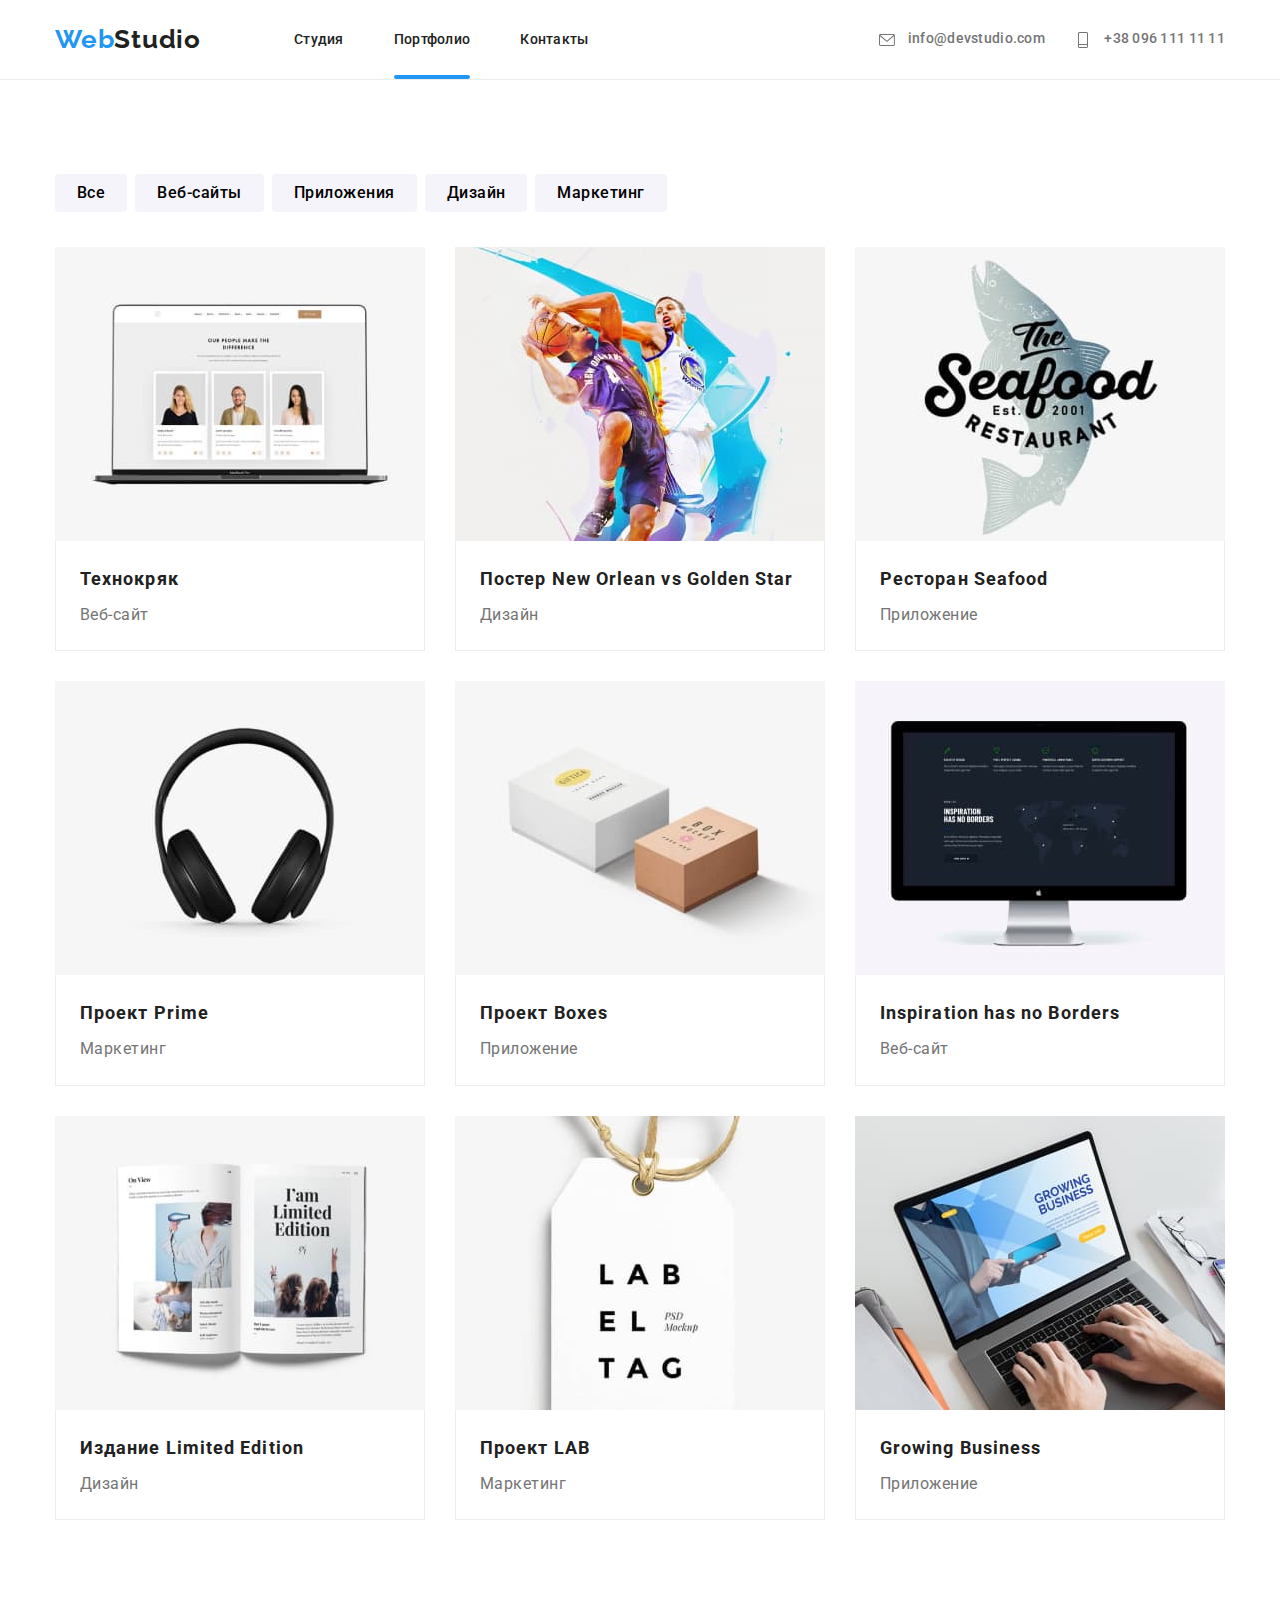
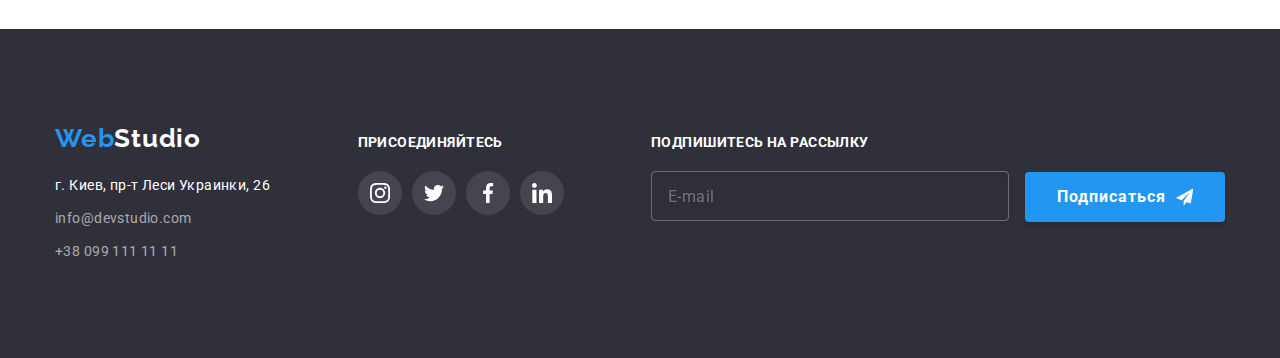
==== portfolio.html @ fda8f85c "Initial commit" ====
<!DOCTYPE html>
<html lang="ru">
  <head>
    <meta charset="UTF-8" />
    <meta http-equiv="X-UA-Compatible" content="IE=edge" />
    <meta name="viewport" content="width=device-width, initial-scale=1.0" />
    <link
      rel="stylesheet"
      href="https://cdnjs.cloudflare.com/ajax/libs/modern-normalize/1.1.0/modern-normalize.css"
    />
    <link rel="stylesheet" href="./css/main.min.css" />
    <title>WebStudio - Портфолио</title>
  </head>
  <body>
    <header class="header">
      <div class="container header__flex-wrapper">
        <a class="link studio-logo" href="./index.html">
          <span>Web</span><span class="studio-logo__second-part--black">Studio</span>
        </a>

        <button class="menu-toggle menu-toggle__open js-open-menu">
          <svg class="icon menu-toggle__open-icon">
            <use href="./images/icons.svg#icon-habmurger-menu"></use>
          </svg>
        </button>

        <div class="menu-container js-menu-container" id="menu-container" data-menu>
          <button class="menu-toggle menu-toggle__close js-close-menu">
            <svg class="icon menu-toggle__close-icon">
              <use href="./images/icons.svg#icon-close-menu"></use>
            </svg>
          </button>

          <nav>
            <ul class="header__submenu header-nav">
              <li class="header-nav__item">
                <a class="link" href="./index.html">Студия</a>
              </li>
              <li class="header-nav__item">
                <a class="link current" href="./portfolio.html">Портфолио</a>
              </li>
              <li class="header-nav__item">
                <a class="link" href="#footer">Контакты</a>
              </li>
            </ul>
          </nav>

          <ul class="header__submenu header-contacts">
            <li class="header-contacts__item">
              <a class="link" href="mailto:info@devstudio.com">
                <svg class="icon header-contacts__icon">
                  <use href="./images/icons.svg#icon-email"></use>
                </svg>
                info@devstudio.com
              </a>
            </li>
            <li class="header-contacts__item">
              <a class="link" href="tel:+380961111111">
                <svg class="icon header-contacts__icon">
                  <use href="./images/icons.svg#icon-phone"></use>
                </svg>
                +38 096 111 11 11
              </a>
            </li>
          </ul>
        </div>
      </div>
    </header>

    <main>
      <section id="portfolio" class="portfolio-section">
        <div class="container">
          <h2 hidden>Наши работы</h2>

          <ul class="product-filter">
            <li class="product-filter__item"><button class="product-filter__button" type="button">Все</button></li>
            <li class="product-filter__item"><button class="product-filter__button" type="button">Веб-сайты</button></li>
            <li class="product-filter__item"><button class="product-filter__button" type="button">Приложения</button></li>
            <li class="product-filter__item"><button class="product-filter__button" type="button">Дизайн</button></li>
            <li class="product-filter__item"><button class="product-filter__button" type="button">Маркетинг</button></li>
          </ul>

          <ul class="list cards-set">
            <li class="product-card">
                  <div class="product-card__img-thumb">
                    <img class="product-card__img" src="./images/img-portfolio-1.jpg" alt="Открытый на ноутбуке сайт" />
                    <div class="product-card__img-caption-over">Ресурс предлагает комплексные предложения с разным уровнем функционала и сервисов. Все это позволит посетителю получить исчерпывающие сведения о компании или частном лице.</div>
                  </div>    
                  <div class="product-card__text">
                  <p class="product-card__title">Технокряк</p>
                  <span class="product-card__caption">Веб-сайт</span>
            </li>

            <li class="product-card">
                  <div class="product-card__img-thumb">
                    <img class="product-card__img" src="./images/img-portfolio-2.jpg" alt="Постер: игра в баскетбол" />
                    <div class="product-card__img-caption-over">Ресурс предлагает комплексные предложения с разным уровнем функционала и сервисов. Все это позволит посетителю получить исчерпывающие сведения о компании или частном лице.</div>
                  </div>
                  <div class="product-card__text">
                  <p class="product-card__title">Постер New Orlean vs Golden Star</p>
                  <span class="product-card__caption">Дизайн</span>
            </li>

            <li class="product-card">
                  <div class="product-card__img-thumb">
                    <img class="product-card__img" src="./images/img-portfolio-3.jpg" alt="Логотип ресторана Seafood" />
                    <div class="product-card__img-caption-over">Ресурс предлагает комплексные предложения с разным уровнем функционала и сервисов. Все это позволит посетителю получить исчерпывающие сведения о компании или частном лице.</div>
                  </div>
                  <div class="product-card__text">
                  <p class="product-card__title">Ресторан Seafood</p>
                  <span class="product-card__caption">Приложение</span>
            </li>

            <li class="product-card">
                <div class="product-card__img-thumb">
                  <img class="product-card__img" src="./images/img-portfolio-4.jpg" alt="Наушники" />
                  <div class="product-card__img-caption-over">Ресурс предлагает комплексные предложения с разным уровнем функционала и сервисов. Все это позволит посетителю получить исчерпывающие сведения о компании или частном лице.</div>
                </div>    
                <div class="product-card__text">
                <p class="product-card__title">Проект Prime</p>
                <span class="product-card__caption">Маркетинг</span>
            </li>

            <li class="product-card">
                <div class="product-card__img-thumb">
                  <img class="product-card__img" src="./images/img-portfolio-5.jpg" alt="Две коробки разных размеров" />
                  <div class="product-card__img-caption-over">Ресурс предлагает комплексные предложения с разным уровнем функционала и сервисов. Все это позволит посетителю получить исчерпывающие сведения о компании или частном лице.</div>
                </div>    
                <div class="product-card__text">
                <p class="product-card__title">Проект Boxes</p>
                <span class="product-card__caption">Приложение</span>
            </li>

          <li class="product-card">
                <div class="product-card__img-thumb">
                  <img
                    class="product-card__img" src="./images/img-portfolio-6.jpg"
                    alt="Сайт Inspiration has no borders на мониторе"
                  />
                  <div class="product-card__img-caption-over">Ресурс предлагает комплексные предложения с разным уровнем функционала и сервисов. Все это позволит посетителю получить исчерпывающие сведения о компании или частном лице.</div>
                </div>
                <div class="product-card__text">
                <p class="product-card__title">Inspiration has no Borders</p>
                <span class="product-card__caption">Веб-сайт</span>
          </li>

          <li class="product-card">
                <div class="product-card__img-thumb">
                  <img class="product-card__img" src="./images/img-portfolio-7.jpg" alt="Разворот печатного издания" />
                  <div class="product-card__img-caption-over">Ресурс предлагает комплексные предложения с разным уровнем функционала и сервисов. Все это позволит посетителю получить исчерпывающие сведения о компании или частном лице.</div>
                </div>    
                <div class="product-card__text">
                <p class="product-card__title">Издание Limited Edition</p>
                <span class="product-card__caption">Дизайн</span>
          </li>

          <li class="product-card">
              <div class="product-card__img-thumb">
                <img
                  class="product-card__img" src="./images/img-portfolio-8.jpg"
                  alt="Картонная бирка с декоративной веревкой"
                />
                <div class="product-card__img-caption-over">Ресурс предлагает комплексные предложения с разным уровнем функционала и сервисов. Все это позволит посетителю получить исчерпывающие сведения о компании или частном лице.</div>
              </div>  
              <div class="product-card__text">
              <p class="product-card__title">Проект LAB</p>
              <span class="product-card__caption">Маркетинг</span>
          </li>

          <li class="product-card">
                <div class="product-card__img-thumb">
                  <img
                      class="product-card__img" src="./images/img-portfolio-9.jpg"
                    alt="Приложение Growing Business, открытое на ноутбуке"
                  />
                  <div class="product-card__img-caption-over">Ресурс предлагает комплексные предложения с разным уровнем функционала и сервисов. Все это позволит посетителю получить исчерпывающие сведения о компании или частном лице.</div>
                </div> 
                <div class="product-card__text">
                <p class="product-card__title">Growing Business</p>
                <span class="product-card__caption">Приложение</span>
            </li>
          </ul>
        </div>
      </section>
    </main>

    <footer id="footer">
      <div class="container footer__flex-wrapper">
        <div class="footer__subsection">
          <a class="studio-logo link" href="./index.html">
            <span>Web</span><span class="studio-logo__second-part--white">Studio</span>
          </a>
          <address>
            <ul class="footer-contacts">
              <li class="footer-contacts__item">
                <a class="link" href="https://goo.gl/maps/Uex1Hu8hUSsigpkb6"
                  >г. Киев, пр-т Леси Украинки, 26</a
                >
              </li>
              <li class="footer-contacts__item">
                <a class="footer-contacts__link" href="mailto:info@devstudio.com"
                  >info@devstudio.com</a
                >
              </li>
              <li class="footer-contacts__item">
                <a class="footer-contacts__link" href="tel:+380991111111">+38 099 111 11 11</a>
              </li>
            </ul>
          </address>
        </div>
        <div class="footer__social-links footer__subsection">
          <h3 class="footer__subtitle">Присоединяйтесь</h3>
          <ul class="social-media">
            <li class="social-media__icon-wrapper">
              <a class="social-media__link--dark" href="#">
                <svg class="social-media__icon">
                  <use href="./images/icons.svg#icon-social-instagram"></use>
                </svg>
              </a>
            </li>
            <li class="social-media__icon-wrapper">
              <a class="social-media__link--dark" href="#">
                <svg class="social-media__icon">
                  <use href="./images/icons.svg#icon-social-twitter"></use>
                </svg>
              </a>
            </li>
            <li class="social-media__icon-wrapper">
              <a class="social-media__link--dark" href="#">
                <svg class="social-media__icon">
                  <use href="./images/icons.svg#icon-social-facebook"></use>
                </svg>
              </a>
            </li>
            <li class="social-media__icon-wrapper">
              <a class="social-media__link--dark" href="#">
                <svg class="social-media__icon">
                  <use href="./images/icons.svg#icon-social-linkedin"></use>
                </svg>
              </a>
            </li>
          </ul>
        </div>

        <div class="footer__subscribe-form footer__subsection">
          <h3 class="footer__subtitle">Подпишитесь на рассылку</h3>
          <label hidden>E-mail</label>
          <form>
            <input
              class="subscribe-form__input"
              type="email"
              name="subscribe"
              placeholder="E-mail"
            />
            <button class="button subscribe-form__button" type="submit">
              Подписаться
              <svg class="subscribe-form__icon">
                <use href="./images/icons.svg#icon-send"></use>
              </svg>
            </button>
          </form>
        </div>
      </div>
    </footer>
    
    <script src="./js/mobile-menu.js"></script>
    <script src="./js/modal.js"></script>
  </body>
</html>
---- css/main.min.css ----
@import"https://fonts.googleapis.com/css2?family=Raleway:wght@700&family=Roboto:wght@400;500;700;900&display=swap";:root{--brand-black: #212121;--brand-blue: #2196F3;--dark-blue: #188CE8;--dark-gray: #2F303A;--light-gray: #757575;--icon-gray: #AFB1B8;--light-pink: #ECECEC;--white: #FFFFFF;--transparent-gray: rgba(39, 12, 12, 0.6);--one-more-gray: rgba(255, 255, 255, 0.6)}*,*::after,*::before{box-sizing:inherit}ul{list-style:none;padding-left:0;margin:0}a{text-decoration:none;margin:0;padding:0}img{display:block;max-width:100%;height:auto}address{font-style:normal}h1,h2,h3,h4,h5,h6,p{margin:0}.current{position:relative}.current:after{content:"";position:absolute;bottom:-32px;left:0;width:100%;height:4px;border-radius:50px;border:2px solid var(--brand-blue);background-color:var(--brand-blue)}html{box-sizing:border-box}body{padding-top:60px;margin:0;font-family:"Roboto",sans-serif;font-style:normal;background-color:var(--white);color:var(--brand-black)}@media screen and (min-width: 768px){body{padding-top:80px}}.section,footer,.portfolio-section,.our-customers-section,.our-team-section,.our-work-section,.advantages-section{padding-top:60px;padding-bottom:60px}@media screen and (min-width: 1200px){.section,footer,.portfolio-section,.our-customers-section,.our-team-section,.our-work-section,.advantages-section{padding-top:94px;padding-bottom:94px}}.section__title{margin-bottom:50px;text-align:center;font-weight:700;font-size:28px;line-height:1.17;letter-spacing:.03em}@media screen and (max-width: 1199px){.section__title{margin-bottom:30px}}@media screen and (min-width: 1200px){.section__title{font-size:36px}}.subtitle,.footer__subtitle,.advantages-item__title{font-weight:700;font-size:14px;line-height:1.14;letter-spacing:.03em;text-transform:uppercase}.button{cursor:pointer;width:200px;height:50px;padding:10px 32px;background-color:var(--brand-blue);color:var(--white);border:none;border-radius:4px;box-shadow:0px 4px 4px rgba(0,0,0,.15);font-weight:700;font-size:16px;line-height:1.88;letter-spacing:.06em;white-space:nowrap;transition:background-color 250ms cubic-bezier(0.4, 0, 0.2, 1)}.button:focus,.button:hover{background-color:var(--dark-blue);outline-color:var(--brand-blue)}.link,.footer-contacts__link,.social-media__link,.social-media__link--dark{text-decoration:none;color:inherit;transition:color 250ms cubic-bezier(0.4, 0, 0.2, 1)}.link:active,.footer-contacts__link:active,.social-media__link:active,.social-media__link--dark:active,.link:focus,.footer-contacts__link:focus,.social-media__link:focus,.social-media__link--dark:focus,.link:hover,.footer-contacts__link:hover,.social-media__link:hover,.social-media__link--dark:hover{color:var(--brand-blue);outline:none}.container{max-width:1600px;height:100%;margin:0 auto;padding:0 15px}@media screen and (max-width: 479px){.container{min-width:320px}}@media screen and (min-width: 480px){.container{width:480px}}@media screen and (min-width: 768px){.container{width:768px}}@media screen and (min-width: 1200px){.container{width:1200px}}.social-media{display:flex;flex-direction:row;justify-content:space-between;align-items:center;gap:10px;width:206px;margin:0 auto}.social-media__icon-wrapper{width:44px;height:44px}.social-media__icon{width:20px;height:20px}.social-media__link,.social-media__link--dark{display:block;padding:12px;width:100%;height:100%;border:none;border-radius:50%;fill:var(--icon-gray);transition:background-color 250ms cubic-bezier(0.4, 0, 0.2, 1),fill 250ms cubic-bezier(0.4, 0, 0.2, 1)}.social-media__link:focus,.social-media__link--dark:focus,.social-media__link:hover,.social-media__link--dark:hover{background-color:var(--brand-blue);fill:var(--white)}.social-media__link--dark{background-color:rgba(255,255,255,.1);fill:var(--white);transition:background-color 250ms cubic-bezier(0.4, 0, 0.2, 1)}.social-media__link--dark:focus,.social-media__link--dark:hover{background-color:var(--brand-blue)}.cards-set{display:flex;flex-wrap:wrap}@media screen and (min-width: 768px){.cards-set{margin-top:-30px;margin-left:-15px;margin-right:-15px;align-items:stretch}}.our-team-section .cards-set{gap:30px}.card,.product-card,.team-member-card{font-style:normal;background:var(--white)}.card:hover .img-caption-over,.product-card:hover .img-caption-over,.team-member-card:hover .img-caption-over{transform:translateY(-294px)}.header{position:fixed;top:0;width:100%;height:60px;z-index:5;padding-top:16px;padding-bottom:16px;background-color:var(--white);border-bottom:1px solid var(--light-pink)}@media screen and (min-width: 768px){.header{height:80px}}@media screen and (min-width: 1200px){.header{height:80px}}.header__flex-wrapper{position:relative}@media screen and (min-width: 768px){.header__flex-wrapper{display:flex;flex-direction:row;justify-content:space-between;align-items:center}}.header__submenu{font-weight:500;font-size:14px;line-height:1.14;letter-spacing:.02em}@media screen and (min-width: 768px){.header__submenu{display:flex;flex-direction:row;justify-content:space-between;align-items:center}}.header-social-media{display:none}.studio-logo{margin-top:0;font-family:"Raleway";font-weight:700;font-size:26px;line-height:1.19;letter-spacing:.03em;color:var(--brand-blue)}@media screen and (min-width: 768px)and (max-width: 1199px){.studio-logo{font-size:24px}}.studio-logo__second-part--black{color:var(--brand-black)}.studio-logo__second-part--white{color:var(--white)}.header-nav{margin-left:88px}@media screen and (min-width: 1200px){.header-nav{margin-left:93px}}@media screen and (min-width: 768px){.header-nav__item:not(:last-of-type){margin-right:50px}}.header-contacts:last-of-type{color:var(--light-gray)}@media screen and (min-width: 768px)and (max-width: 1199px){.header-contacts{display:flex;flex-direction:column;justify-content:center;align-items:flex-start;gap:10px;margin-left:82px;font-size:12px}}@media screen and (min-width: 1200px){.header-contacts{margin-left:280px}}@media screen and (min-width: 1200px){.header-contacts__item:first-of-type{margin-right:30px}}.header-contacts__icon{width:16px;height:16px;margin-right:10px;vertical-align:middle;fill:currentColor}@media screen and (min-width: 768px)and (max-width: 1199px){.header-contacts__icon{width:14px;height:14px;margin-right:8px}}.hero-section{max-width:1600px;height:400px;margin-left:auto;margin-right:auto;background-color:var(--dark-gray);background-image:linear-gradient(to right, rgba(47, 48, 58, 0.4), rgba(47, 48, 58, 0.4)),url(../images/img-hero-section-bg.jpg);background-size:cover;background-position:center;background-repeat:no-repeat}@media screen and (min-width: 1200px){.hero-section{height:600px;font-size:44px;line-height:1.36}}.hero-section__flex-wrapper{display:flex;flex-direction:column;justify-content:center;align-items:center}.hero-section__inner{text-align:center}.hero-section__title{margin-bottom:30px;font-weight:900;font-size:26px;line-height:1.62;letter-spacing:.06em;text-transform:uppercase;color:var(--white)}@media screen and (min-width: 768px){.hero-section__title{max-width:696px;font-size:44px;line-height:1.36}}@media screen and (min-width: 1200px){.advantages-section{padding-bottom:0}}@media screen and (min-width: 768px){.advantages-section__flex-wrapper{display:flex;flex-direction:row;justify-content:start;align-items:flex-start;flex-wrap:wrap;margin:-15px}}.advantages-item{width:100%;font-size:14px;line-height:1.71;letter-spacing:.03em;color:var(--light-gray)}@media screen and (max-width: 767px){.advantages-item:not(:last-child){margin-bottom:30px}}@media screen and (max-width: 479px){.advantages-item{width:100%}}@media screen and (max-width: 767px){.advantages-item .advantages-item+.advantages-item{margin-top:30px}}@media screen and (min-width: 480px)and (max-width: 767px){.advantages-item{width:450px}}@media screen and (min-width: 768px)and (max-width: 1199px){.advantages-item{flex-basis:calc(50% - 30px);margin-left:30px;margin-top:30px}}@media screen and (min-width: 1200px){.advantages-item{flex-basis:calc(25% - 30px);margin-left:30px;margin-top:30px}}.advantages-item__icon-wrapper{display:flex;flex-direction:row;justify-content:center;align-items:center;height:120px;margin-bottom:30px;background:#f5f4fa;border:none;border-radius:4px}.advantages-item__icon{width:70px;height:70px}.advantages-item__title{margin-bottom:10px;color:var(--brand-black)}@media screen and (min-width: 768px){.advantages-item__title{text-align:center}}@media screen and (max-width: 1199px){.our-work-section{display:none}}.our-work-section__flex-wrapper{display:flex;flex-direction:row;justify-content:space-between;align-items:center}.our-work-item:not(:last-child){margin-right:30px}.our-work-item__img{width:370px;height:294px}.our-work-item__img-thumb{position:relative}.our-work-item__img-caption-over{position:absolute;bottom:0;padding:27px;width:100%;text-align:center;color:var(--white);background-color:rgba(47,48,58,.8)}.our-work-item__caption{font-size:14px;line-height:16px;letter-spacing:.03em;text-transform:uppercase}.our-team-section{background-color:#f5f4fa}@media screen and (min-width: 768px){.our-team-section .section__title{margin-bottom:60px}}.team-member-card{box-shadow:0px 1px 3px rgba(0,0,0,.12),0px 1px 1px rgba(0,0,0,.14),0px 2px 1px rgba(0,0,0,.2);border-radius:0px 0px 4px 4px;margin:0;text-align:center}@media screen and (max-width: 479px){.team-member-card__img{width:100%}}@media screen and (min-width: 480px){.team-member-card__img{width:450px}}@media screen and (min-width: 768px){.team-member-card__img{width:354px}}@media screen and (min-width: 1200px){.team-member-card__img{width:270px}}.team-member-card__text{padding:30px 32px 30px}.team-member-card__title{margin-bottom:10px;font-weight:500;font-size:16px;line-height:1.19;text-align:center;letter-spacing:.03em}.team-member-card__caption{display:inline-block;margin-bottom:16px;font-size:16px;line-height:1.19;letter-spacing:.03em;color:var(--light-gray)}.our-customers-section__flex-wrapper{display:flex;flex-direction:row;justify-content:center;align-items:center;flex-wrap:wrap;margin-left:-30px;margin-top:-30px}.our-customers__item{height:92px;flex-basis:calc(50% - 30px);margin-left:30px;margin-top:30px}@media screen and (min-width: 768px){.our-customers__item{flex-basis:calc(33.3333333333% - 30px)}}@media screen and (min-width: 1200px){.our-customers__item{flex-basis:calc(16.6666666667% - 30px)}}.our-customers__item .our-customers__item+.our-customers__item{margin-left:30px}.our-customers__link{display:flex;flex-direction:row;justify-content:center;align-items:center;width:100%;height:100%;border:1px solid var(--icon-gray);border-radius:4px;fill:var(--icon-gray)}.our-customers__link:focus,.our-customers__link:hover{border-color:var(--brand-blue);fill:var(--brand-blue);outline-color:var(--brand-blue);transition:fill 250ms cubic-bezier(0.4, 0, 0.2, 1),border-color 250ms cubic-bezier(0.4, 0, 0.2, 1)}.our-customers__icon{width:106px;height:60px}.portfolio-section{background-color:var(--white)}.product-filter{margin-bottom:50px;display:flex;flex-direction:row;justify-content:start;align-items:center;flex-wrap:wrap;row-gap:15px}.product-filter__item:not(:last-of-type){margin-right:8px}.product-filter__button{padding:6px 22px;background:#f5f4fa;border:none;border-radius:4px;font-weight:500;font-size:16px;line-height:1.63;letter-spacing:.03em;white-space:nowrap;transition:background-color 250ms cubic-bezier(0.4, 0, 0.2, 1),color 250ms cubic-bezier(0.4, 0, 0.2, 1),box-shadow 250ms cubic-bezier(0.4, 0, 0.2, 1)}.product-filter__button:hover,.product-filter__button:active,.product-filter__button:focus{background-color:var(--brand-blue);color:var(--white);box-shadow:0px 3px 1px rgba(0,0,0,.1),0px 1px 2px rgba(0,0,0,.08),0px 2px 2px rgba(0,0,0,.12)}.product-card{margin-bottom:30px;transition:box-shadow 250ms cubic-bezier(0.4, 0, 0.2, 1)}@media screen and (max-width: 767px){.product-card:nth-child(2n){margin-right:0}}@media screen and (min-width: 768px){.product-card{display:flex;flex-direction:column;align-items:stretch;width:calc((100% - 60px)/2);margin:15px}}@media screen and (min-width: 1200px){.product-card{width:calc((100% - 90px)/3)}}.product-card:hover{cursor:pointer;box-shadow:0px 1px 1px rgba(0,0,0,.12),0px 4px 4px rgba(0,0,0,.06),1px 4px 6px rgba(0,0,0,.16)}.product-card:hover .product-card__img-caption-over{transform:translateY(-294px)}.product-card__img{max-width:100%;margin:0;padding:0}.product-card__img-thumb{position:relative;overflow:hidden}.product-card__img-caption-over{position:absolute;width:100%;height:100%;padding:24px;color:var(--white);background-color:var(--brand-blue);opacity:.9;font-size:18px;line-height:1.56;letter-spacing:.03em;bottom:-294px;left:0;transition:transform 250ms cubic-bezier(0.4, 0, 0.2, 1)}.product-card__text{padding:20px 24px;border-left:1px solid #eee;border-right:1px solid #eee;border-bottom:1px solid #eee}@media screen and (min-width: 768px){.product-card__text{flex:auto}}.product-card__title{margin-bottom:3px;font-weight:700;font-size:18px;line-height:2;letter-spacing:.06em;color:var(--brand-black)}.product-card__caption{font-size:16px;line-height:1.9;letter-spacing:.03em;color:var(--light-gray)}footer{background:var(--dark-gray)}@media screen and (max-width: 767px){.footer__flex-wrapper{display:flex;flex-direction:column;justify-content:space-between;align-items:center;gap:60px}}@media screen and (min-width: 768px)and (max-width: 1199px){.footer__flex-wrapper{display:flex;flex-direction:row;justify-content:space-around;align-items:center;flex-wrap:wrap;gap:60px}}@media screen and (min-width: 1200px){.footer__flex-wrapper{display:flex;flex-direction:row;justify-content:space-between;align-items:baseline}}.footer__subsection{text-align:center}@media screen and (max-width: 767px){.footer__subsection{width:100%}}@media screen and (min-width: 768px)and (max-width: 1199px){.footer__subsection{width:auto;display:flex;flex-direction:column;justify-content:space-between;align-items:center}}@media screen and (min-width: 1200px){.footer__subsection{width:auto;display:flex;flex-direction:column;justify-content:start;align-items:baseline;text-align:left}}.footer__subtitle{margin-bottom:20px;color:var(--white)}.footer-contacts{font-size:14px;line-height:1.71;letter-spacing:.03em;color:var(--one-more-gray)}.footer-contacts__item:first-of-type{color:var(--white);margin-top:20px}.footer-contacts__item:not(:last-of-type){margin-bottom:9px}.subscribe-form__input{width:100%;height:50px;margin-bottom:20px;padding:15px 16px;font-size:16px;line-height:20px;letter-spacing:.03em;color:var(--one-more-gray);background-color:rgba(0,0,0,0);border:1px solid rgba(255,255,255,.3);filter:drop-shadow(0px 4px 4px rgba(0, 0, 0, 0.15));border-radius:4px}@media screen and (min-width: 768px)and (max-width: 1199px){.subscribe-form__input{display:block;width:450px}}@media screen and (min-width: 1200px){.subscribe-form__input{width:358px;margin-right:12px}}.subscribe-form__button{display:inline-flex;align-items:center}.subscribe-form__icon{width:20px;height:20px;margin-left:10px;fill:var(--white)}.menu-container{display:none;position:absolute;width:100%;height:100vh;z-index:9;background-color:var(--white)}@media screen and (max-width: 767px){.menu-container.is-open{display:block;position:fixed;top:0;left:0;right:0;bottom:0;z-index:9;padding:48px 40px}}@media screen and (min-width: 768px){.menu-container{display:block;position:relative;height:100%;display:flex;flex-direction:row;justify-content:space-between;align-items:center}}@media screen and (min-width: 768px){.menu-container__inner-wrapper{display:flex;flex-direction:row;justify-content:space-between;align-items:center}}.menu-container.is-open .menu-container__inner-wrapper{height:100%;display:flex;flex-direction:column}.menu-container.is-open .menu-container__inner-wrapper .header-nav{margin-left:0;margin-bottom:306px;font-size:40px;line-height:1.18;text-align:left}.menu-container.is-open .menu-container__inner-wrapper .header-nav__item:not(:last-of-type){margin-bottom:32px}.menu-container.is-open .menu-container__inner-wrapper .header-contacts{justify-items:flex-end;display:flex;flex-direction:column-reverse}.menu-container.is-open .menu-container__inner-wrapper .header-contacts__item .header-contacts__icon{display:none}.menu-container.is-open .menu-container__inner-wrapper .header-contacts__item:last-of-type{font-size:34px;line-height:40px;color:var(--brand-blue);margin-bottom:32px}.menu-container.is-open .menu-container__inner-wrapper .header-contacts__item:first-of-type{font-size:24px;line-height:28px;color:var(--light-gray)}.menu-container.is-open .menu-container__inner-wrapper .header-social-media{display:inline-block;margin-top:auto;font-size:18px;line-height:1.22;color:var(--light-gray)}.menu-container.is-open .menu-container__inner-wrapper .header-social-media:not(:last-of-type){margin-right:10px}.menu-container.is-open .menu-container__inner-wrapper .header-social-media .link,.menu-container.is-open .menu-container__inner-wrapper .header-social-media .social-media__link,.menu-container.is-open .menu-container__inner-wrapper .header-social-media .social-media__link--dark,.menu-container.is-open .menu-container__inner-wrapper .header-social-media .footer-contacts__link{color:var(--brand-blue)}.menu-container.is-open .menu-container__inner-wrapper .current:after{display:none}.menu-toggle{position:absolute;border:none;background-color:rgba(0,0,0,0)}.menu-toggle:hover,.menu-toggle:focus{cursor:pointer;fill:var(--brand-blue)}@media screen and (min-width: 768px){.menu-toggle{display:none}}.menu-toggle__open{top:6px;right:15px}.menu-toggle__close{top:20px;right:20px}.menu-toggle__open-icon{width:24px;height:16px}.menu-toggle__close-icon{width:19px;height:19px}.backdrop{position:fixed;z-index:10;top:0;left:0;width:100%;height:100%;background-color:rgba(0,0,0,.2);opacity:1;transition:opacity 250ms cubic-bezier(0.4, 0, 0.2, 1)}.modal{position:absolute;min-width:320px;width:100%;padding:40px;top:50%;left:50%;text-align:center;background-color:var(--white);opacity:1;border-radius:4px;box-shadow:0px 1px 3px rgba(0,0,0,.12),0px 1px 1px rgba(0,0,0,.14),0px 2px 1px rgba(0,0,0,.2);transform:translate(-50%, -50%) scale(1);transition:transform 250ms cubic-bezier(0.4, 0, 0.2, 1)}@media screen and (min-width: 450px)and (max-width: 767px){.modal{width:100%;max-width:450px}}@media screen and (min-width: 768px)and (max-width: 1199px){.modal{width:450px}}@media screen and (min-width: 1200px){.modal{width:528px}}.modal .title{font-weight:700;font-size:20px;line-height:23px;letter-spacing:.03em;text-align:center;text-transform:none;margin-bottom:12px}.modal .fieldset:nth-of-type(-n+3){margin-bottom:10px}.modal .fieldset:nth-of-type(-n+4){text-align:left}.modal input:not([type=checkbox]){width:100%;height:40px;padding-left:40px;border:1px solid rgba(33,33,33,.2);border-radius:4px}.modal label{font-weight:400;font-size:12px;line-height:1.17;letter-spacing:.01em;color:#757575}.modal .field-inner{position:relative;margin-top:4px}.modal .field-inner svg{position:absolute;top:50%;left:15px;transform:translateY(-50%);width:12px;height:12px}.modal textarea{width:100%;height:120px;margin-bottom:20px;padding:12px 16px;resize:none;font-size:14px;line-height:1.39;letter-spacing:.01em;border:1px solid rgba(33,33,33,.2);border-radius:4px}.modal textarea::-moz-placeholder{font-size:14px;line-height:16px;letter-spacing:.01em;color:rgba(117,117,117,.5)}.modal textarea:-ms-input-placeholder{font-size:14px;line-height:16px;letter-spacing:.01em;color:rgba(117,117,117,.5)}.modal textarea::placeholder{font-size:14px;line-height:16px;letter-spacing:.01em;color:rgba(117,117,117,.5)}.modal label[for=accept]{font-size:12px;line-height:1.71;letter-spacing:.03em}@media screen and (min-width: 1200px){.modal label[for=accept]{font-size:14px}}.modal input,.modal textarea{outline:none}.modal input:focus,.modal textarea:focus{border-color:var(--brand-blue)}.modal input:focus+svg,.modal textarea:focus+svg{fill:var(--brand-blue)}.modal button{margin-top:20px}.modal .checkbox{display:flex;justify-content:center;align-items:center;margin:0}.checkbox label{margin:0}.checkbox-control{width:16px;height:15px;margin-right:7px}.checkbox-input{-webkit-appearance:none;-moz-appearance:none;appearance:none}.checkbox-icon{width:16px;height:15px;stroke:rgba(0,0,0,0);stroke-width:.2;fill:rgba(0,0,0,0);border:2px solid #212121;border-radius:2px}.checkbox-input:checked+.checkbox-icon{width:100%;height:100%;stroke:var(--white);stroke-width:.2;fill:var(--white);background-color:var(--brand-blue);border:2px solid var(--brand-blue)}.modal .link,.modal .social-media__link,.modal .social-media__link--dark,.modal .footer-contacts__link{color:var(--brand-blue);text-decoration:underline}.btn-close-modal{position:absolute;top:-12px;right:8px;padding:0;width:30px;height:30px;border:1px solid rgba(0,0,0,.1);border-radius:50%;background-color:rgba(0,0,0,0);transition:fill 250ms cubic-bezier(0.4, 0, 0.2, 1)}.btn-close-modal:hover{fill:var(--brand-blue)}.btn-close-modal .icon{width:11px;height:11px}.backdrop.is-hidden{opacity:0;pointer-events:none}.backdrop.is-hidden .modal{transform:translate(-50%, -50%) scale(0.5)}/*# sourceMappingURL=main.min.css.map */
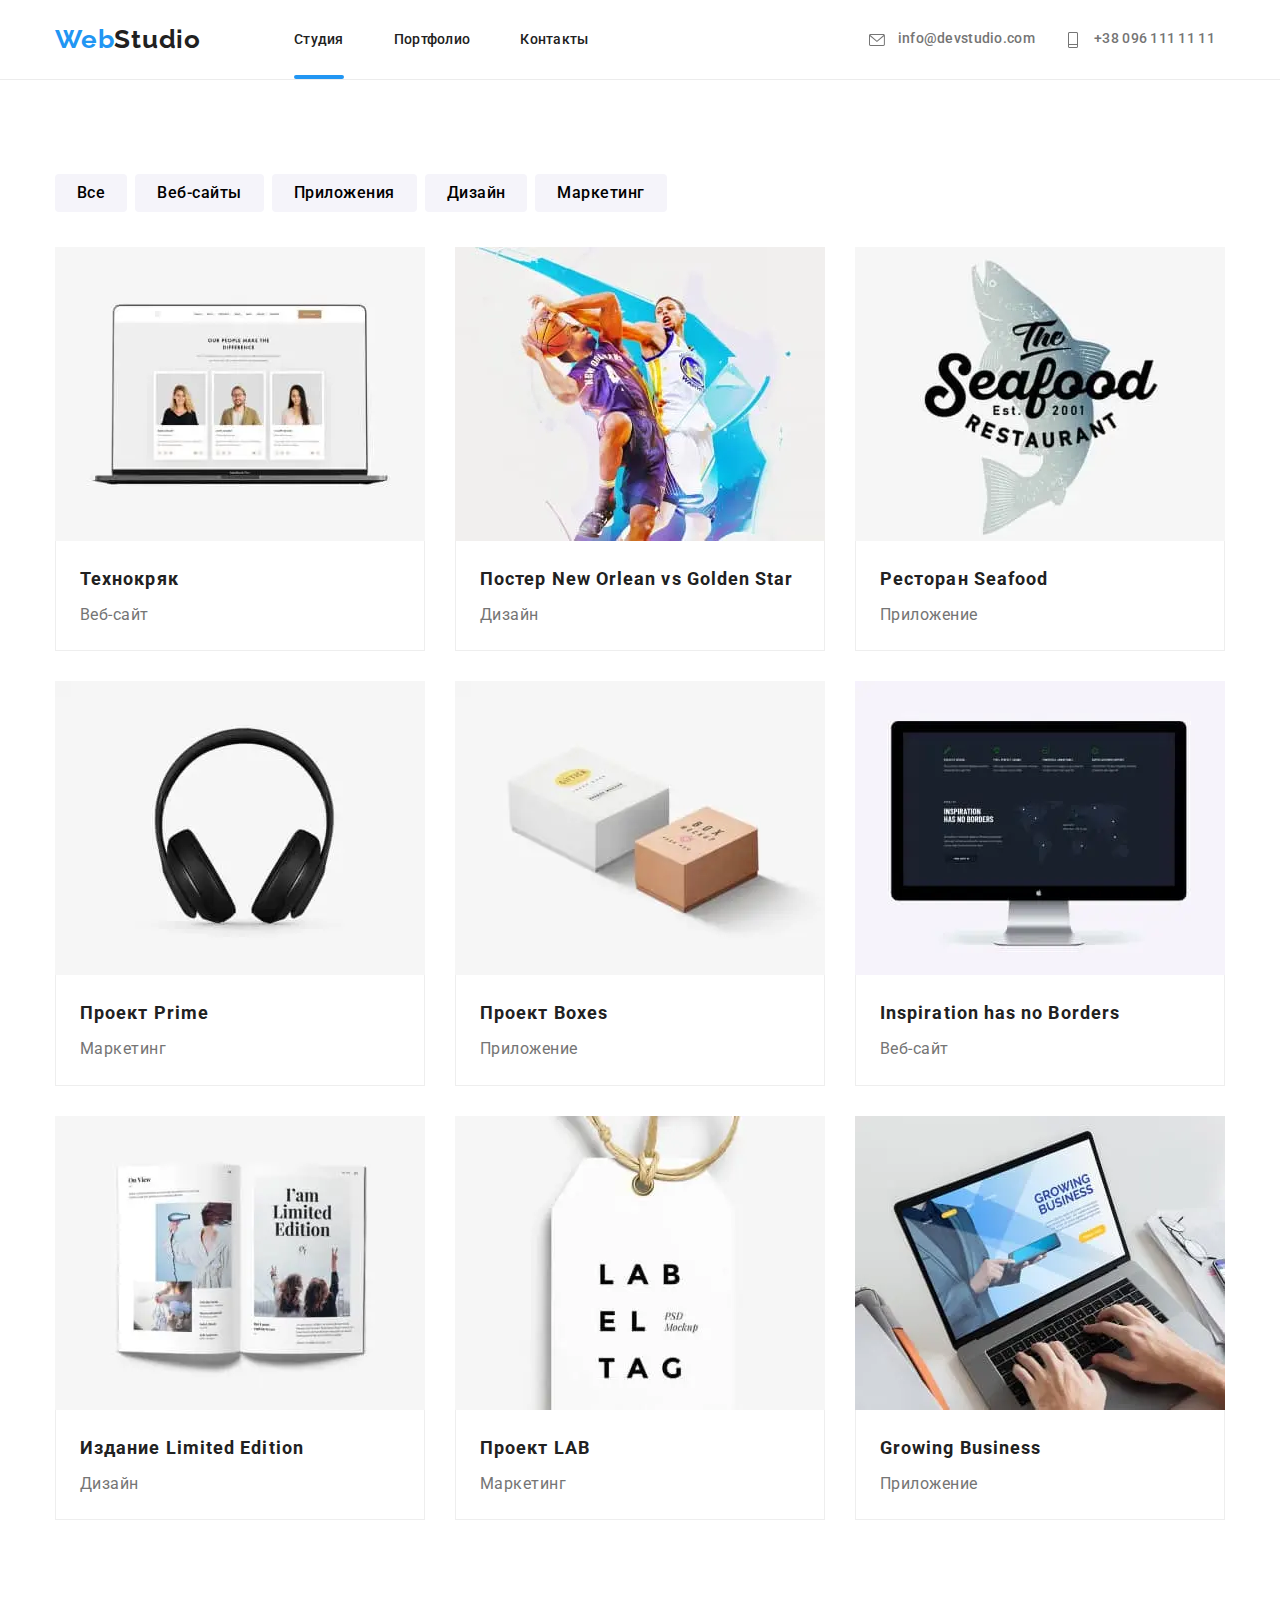
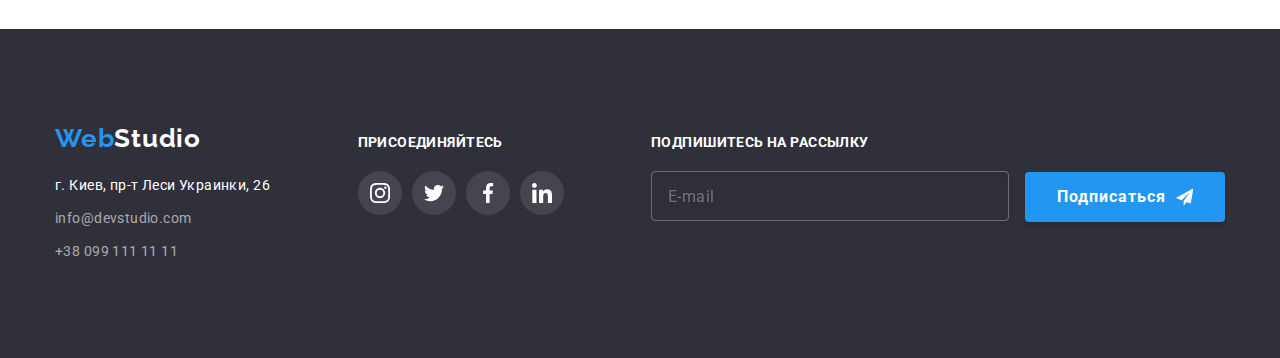
==== commit a2cb0a7f: "responsive images added" ====
--- a/portfolio.html
+++ b/portfolio.html
@@ -25,44 +25,56 @@
         </button>
 
         <div class="menu-container js-menu-container" id="menu-container" data-menu>
-          <button class="menu-toggle menu-toggle__close js-close-menu">
-            <svg class="icon menu-toggle__close-icon">
-              <use href="./images/icons.svg#icon-close-menu"></use>
-            </svg>
-          </button>
-
-          <nav>
-            <ul class="header__submenu header-nav">
-              <li class="header-nav__item">
-                <a class="link" href="./index.html">Студия</a>
+          <div class="menu-container__inner-wrapper">
+            <button class="menu-toggle menu-toggle__close js-close-menu">
+              <svg class="icon menu-toggle__close-icon">
+                <use href="./images/icons.svg#icon-close-menu"></use>
+              </svg>
+            </button>
+
+            <nav>
+              <ul class="header__submenu header-nav">
+                <li class="header-nav__item">
+                  <a class="link current" href="./index.html">Студия</a>
+                </li>
+                <li class="header-nav__item">
+                  <a class="link" href="./portfolio.html">Портфолио</a>
+                </li>
+                <li class="header-nav__item">
+                  <a class="link" href="#footer">Контакты</a>
+                </li>
+              </ul>
+            </nav>
+
+            <ul class="header__submenu header-contacts">
+              <li class="header-contacts__item">
+                <a class="link" href="mailto:info@devstudio.com">
+                  <svg class="icon header-contacts__icon">
+                    <use href="./images/icons.svg#icon-email"></use>
+                  </svg>
+                  info@devstudio.com
+                </a>
               </li>
-              <li class="header-nav__item">
-                <a class="link current" href="./portfolio.html">Портфолио</a>
-              </li>
-              <li class="header-nav__item">
-                <a class="link" href="#footer">Контакты</a>
+              <li class="header-contacts__item">
+                <a class="link" href="tel:+380961111111">
+                  <svg class="icon header-contacts__icon">
+                    <use href="./images/icons.svg#icon-phone"></use>
+                  </svg>
+                  +38 096 111 11 11
+                </a>
               </li>
             </ul>
-          </nav>
-
-          <ul class="header__submenu header-contacts">
-            <li class="header-contacts__item">
-              <a class="link" href="mailto:info@devstudio.com">
-                <svg class="icon header-contacts__icon">
-                  <use href="./images/icons.svg#icon-email"></use>
-                </svg>
-                info@devstudio.com
-              </a>
-            </li>
-            <li class="header-contacts__item">
-              <a class="link" href="tel:+380961111111">
-                <svg class="icon header-contacts__icon">
-                  <use href="./images/icons.svg#icon-phone"></use>
-                </svg>
-                +38 096 111 11 11
-              </a>
-            </li>
-          </ul>
+
+            <div class="header__submenu header-social-media">
+              <a class="link" href="#">Instagram</a>
+              |
+              <a class="link" href="#">Twitter</a>
+              |
+              <a class="link" href="#">Facebook</a>
+              |
+              <a class="link" href="#">LinkedIn</a>
+            </div>
+          </div>
         </div>
       </div>
     </header>
@@ -83,7 +95,67 @@
           <ul class="list cards-set">
             <li class="product-card">
                   <div class="product-card__img-thumb">
-                    <img class="product-card__img" src="./images/img-portfolio-1.jpg" alt="Открытый на ноутбуке сайт" />
+                    <picture class="product-card__img">
+                      <source
+                        srcset="
+                          ./images/desktop-portfolio1.webp    1x,
+                          ./images/desktop-portfolio1@2x.webp 2x,
+                          ./images/desktop-portfolio1@3x.webp 3x
+                        "
+                        media="(min-width: 1200px)"
+                        type="image/webp"
+                      />
+                      <source
+                        srcset="
+                          ./images/desktop-portfolio1.jpg    1x,
+                          ./images/desktop-portfolio1@2x.jpg 2x,
+                          ./images/desktop-portfolio1@3x.jpg 3x
+                        "
+                        media="(min-width: 1200px)"
+                        type="image/jpeg"
+                      />
+
+                      <source
+                        srcset="
+                          ./images/tablet-portfolio1.webp    1x,
+                          ./images/tablet-portfolio1@2x.webp 2x,
+                          ./images/tablet-portfolio1@3x.webp 3x
+                        "
+                        media="(min-width: 768px) and (max-width: 1199px)"
+                        type="image/webp"
+                      />
+                      <source
+                        srcset="./images/tablet-portfolio1.jpg 1x, ./images/tablet-portfolio1@2x.jpg 2x, ./images/tablet-portfolio1@3x.jpg 3x"
+                        media="(min-width: 768px) and (max-width: 1199px)"
+                        type="image/jpeg"
+                      />
+
+                      <source
+                        srcset="
+                          ./images/mobile-portfolio1.webp    1x,
+                          ./images/mobile-portfolio1@2x.webp 2x,
+                          ./images/mobile-portfolio1@3x.webp 3x
+                        "
+                        media="(max-width: 767px)"
+                        type="image/webp"
+                      />
+                      <source
+                        srcset="./images/mobile-portfolio1.jpg 1x, ./images/mobile-portfolio1@2x.jpg 2x, ./images/mobile-portfolio1@3x.jpg 3x"
+                        media="(max-width: 767px)"
+                        type="image/jpeg"
+                      />
+
+                      <img
+                        srcset="
+                          ./images/mobile-portfolio1.jpg     450w,
+                          ./images/mobile-portfolio1@2x.jpg  900w,
+                          ./images/mobile-portfolio1@3x.jpg 1350w
+                        "
+                        sizes="50vw"
+                        src="./images/mobile-portfolio1.jpg"
+                        alt="Открытый на ноутбуке сайт"
+                      />
+                    </picture>
                     <div class="product-card__img-caption-over">Ресурс предлагает комплексные предложения с разным уровнем функционала и сервисов. Все это позволит посетителю получить исчерпывающие сведения о компании или частном лице.</div>
                   </div>    
                   <div class="product-card__text">
@@ -93,7 +165,67 @@
 
             <li class="product-card">
                   <div class="product-card__img-thumb">
-                    <img class="product-card__img" src="./images/img-portfolio-2.jpg" alt="Постер: игра в баскетбол" />
+                    <picture class="product-card__img">
+                      <source
+                        srcset="
+                          ./images/desktop-portfolio2.webp    1x,
+                          ./images/desktop-portfolio2@2x.webp 2x,
+                          ./images/desktop-portfolio2@3x.webp 3x
+                        "
+                        media="(min-width: 1200px)"
+                        type="image/webp"
+                      />
+                      <source
+                        srcset="
+                          ./images/desktop-portfolio2.jpg    1x,
+                          ./images/desktop-portfolio2@2x.jpg 2x,
+                          ./images/desktop-portfolio2@3x.jpg 3x
+                        "
+                        media="(min-width: 1200px)"
+                        type="image/jpeg"
+                      />
+
+                      <source
+                        srcset="
+                          ./images/tablet-portfolio2.webp    1x,
+                          ./images/tablet-portfolio2@2x.webp 2x,
+                          ./images/tablet-portfolio2@3x.webp 3x
+                        "
+                        media="(min-width: 768px) and (max-width: 1199px)"
+                        type="image/webp"
+                      />
+                      <source
+                        srcset="./images/tablet-portfolio2.jpg 1x, ./images/tablet-portfolio2@2x.jpg 2x, ./images/tablet-portfolio2@3x.jpg 3x"
+                        media="(min-width: 768px) and (max-width: 1199px)"
+                        type="image/jpeg"
+                      />
+
+                      <source
+                        srcset="
+                          ./images/mobile-portfolio2.webp    1x,
+                          ./images/mobile-portfolio2@2x.webp 2x,
+                          ./images/mobile-portfolio2@3x.webp 3x
+                        "
+                        media="(max-width: 767px)"
+                        type="image/webp"
+                      />
+                      <source
+                        srcset="./images/mobile-portfolio2.jpg 1x, ./images/mobile-portfolio2@2x.jpg 2x, ./images/mobile-portfolio2@3x.jpg 3x"
+                        media="(max-width: 767px)"
+                        type="image/jpeg"
+                      />
+
+                      <img
+                        srcset="
+                          ./images/mobile-portfolio2.jpg     450w,
+                          ./images/mobile-portfolio2@2x.jpg  900w,
+                          ./images/mobile-portfolio2@3x.jpg 1350w
+                        "
+                        sizes="50vw"
+                        src="./images/mobile-portfolio2.jpg"
+                        alt="Постер: игра в баскетбол"
+                      />
+                    </picture>
                     <div class="product-card__img-caption-over">Ресурс предлагает комплексные предложения с разным уровнем функционала и сервисов. Все это позволит посетителю получить исчерпывающие сведения о компании или частном лице.</div>
                   </div>
                   <div class="product-card__text">
@@ -103,7 +235,67 @@
 
             <li class="product-card">
                   <div class="product-card__img-thumb">
-                    <img class="product-card__img" src="./images/img-portfolio-3.jpg" alt="Логотип ресторана Seafood" />
+                    <picture class="product-card__img">
+                      <source
+                        srcset="
+                          ./images/desktop-portfolio3.webp    1x,
+                          ./images/desktop-portfolio3@2x.webp 2x,
+                          ./images/desktop-portfolio3@3x.webp 3x
+                        "
+                        media="(min-width: 1200px)"
+                        type="image/webp"
+                      />
+                      <source
+                        srcset="
+                          ./images/desktop-portfolio3.jpg    1x,
+                          ./images/desktop-portfolio3@2x.jpg 2x,
+                          ./images/desktop-portfolio3@3x.jpg 3x
+                        "
+                        media="(min-width: 1200px)"
+                        type="image/jpeg"
+                      />
+
+                      <source
+                        srcset="
+                          ./images/tablet-portfolio3.webp    1x,
+                          ./images/tablet-portfolio3@2x.webp 2x,
+                          ./images/tablet-portfolio3@3x.webp 3x
+                        "
+                        media="(min-width: 768px) and (max-width: 1199px)"
+                        type="image/webp"
+                      />
+                      <source
+                        srcset="./images/tablet-portfolio3.jpg 1x, ./images/tablet-portfolio3@2x.jpg 2x, ./images/tablet-portfolio3@3x.jpg 3x"
+                        media="(min-width: 768px) and (max-width: 1199px)"
+                        type="image/jpeg"
+                      />
+
+                      <source
+                        srcset="
+                          ./images/mobile-portfolio3.webp    1x,
+                          ./images/mobile-portfolio3@2x.webp 2x,
+                          ./images/mobile-portfolio3@3x.webp 3x
+                        "
+                        media="(max-width: 767px)"
+                        type="image/webp"
+                      />
+                      <source
+                        srcset="./images/mobile-portfolio3.jpg 1x, ./images/mobile-portfolio3@2x.jpg 2x, ./images/mobile-portfolio3@3x.jpg 3x"
+                        media="(max-width: 767px)"
+                        type="image/jpeg"
+                      />
+
+                      <img
+                        srcset="
+                          ./images/mobile-portfolio3.jpg     450w,
+                          ./images/mobile-portfolio3@2x.jpg  900w,
+                          ./images/mobile-portfolio3@3x.jpg 1350w
+                        "
+                        sizes="50vw"
+                        src="./images/mobile-portfolio3.jpg"
+                        alt="Логотип ресторана Seafood"
+                      />
+                    </picture>
                     <div class="product-card__img-caption-over">Ресурс предлагает комплексные предложения с разным уровнем функционала и сервисов. Все это позволит посетителю получить исчерпывающие сведения о компании или частном лице.</div>
                   </div>
                   <div class="product-card__text">
@@ -113,7 +305,67 @@
 
             <li class="product-card">
                 <div class="product-card__img-thumb">
-                  <img class="product-card__img" src="./images/img-portfolio-4.jpg" alt="Наушники" />
+                  <picture class="product-card__img">
+										<source
+											srcset="
+												./images/desktop-portfolio4.webp    1x,
+												./images/desktop-portfolio4@2x.webp 2x,
+												./images/desktop-portfolio4@3x.webp 3x
+											"
+											media="(min-width: 1200px)"
+											type="image/webp"
+										/>
+										<source
+											srcset="
+												./images/desktop-portfolio4.jpg    1x,
+												./images/desktop-portfolio4@2x.jpg 2x,
+												./images/desktop-portfolio4@3x.jpg 3x
+											"
+											media="(min-width: 1200px)"
+											type="image/jpeg"
+										/>
+
+										<source
+											srcset="
+												./images/tablet-portfolio4.webp    1x,
+												./images/tablet-portfolio4@2x.webp 2x,
+												./images/tablet-portfolio4@3x.webp 3x
+											"
+											media="(min-width: 768px) and (max-width: 1199px)"
+											type="image/webp"
+										/>
+										<source
+											srcset="./images/tablet-portfolio4.jpg 1x, ./images/tablet-portfolio4@2x.jpg 2x, ./images/tablet-portfolio4@3x.jpg 3x"
+											media="(min-width: 768px) and (max-width: 1199px)"
+											type="image/jpeg"
+										/>
+
+										<source
+											srcset="
+												./images/mobile-portfolio4.webp    1x,
+												./images/mobile-portfolio4@2x.webp 2x,
+												./images/mobile-portfolio4@3x.webp 3x
+											"
+											media="(max-width: 767px)"
+											type="image/webp"
+										/>
+										<source
+											srcset="./images/mobile-portfolio4.jpg 1x, ./images/mobile-portfolio4@2x.jpg 2x, ./images/mobile-portfolio4@3x.jpg 3x"
+											media="(max-width: 767px)"
+											type="image/jpeg"
+										/>
+
+										<img
+											srcset="
+												./images/mobile-portfolio4.jpg     450w,
+												./images/mobile-portfolio4@2x.jpg  900w,
+												./images/mobile-portfolio4@3x.jpg 1350w
+											"
+											sizes="50vw"
+											src="./images/mobile-portfolio4.jpg"
+											alt="Наушники"
+										/>
+									</picture>	
                   <div class="product-card__img-caption-over">Ресурс предлагает комплексные предложения с разным уровнем функционала и сервисов. Все это позволит посетителю получить исчерпывающие сведения о компании или частном лице.</div>
                 </div>    
                 <div class="product-card__text">
@@ -123,7 +375,67 @@
 
             <li class="product-card">
                 <div class="product-card__img-thumb">
-                  <img class="product-card__img" src="./images/img-portfolio-5.jpg" alt="Две коробки разных размеров" />
+                  <picture class="product-card__img">
+										<source
+											srcset="
+												./images/desktop-portfolio5.webp    1x,
+												./images/desktop-portfolio5@2x.webp 2x,
+												./images/desktop-portfolio5@3x.webp 3x
+											"
+											media="(min-width: 1200px)"
+											type="image/webp"
+										/>
+										<source
+											srcset="
+												./images/desktop-portfolio5.jpg    1x,
+												./images/desktop-portfolio5@2x.jpg 2x,
+												./images/desktop-portfolio5@3x.jpg 3x
+											"
+											media="(min-width: 1200px)"
+											type="image/jpeg"
+										/>
+
+										<source
+											srcset="
+												./images/tablet-portfolio5.webp    1x,
+												./images/tablet-portfolio5@2x.webp 2x,
+												./images/tablet-portfolio5@3x.webp 3x
+											"
+											media="(min-width: 768px) and (max-width: 1199px)"
+											type="image/webp"
+										/>
+										<source
+											srcset="./images/tablet-portfolio5.jpg 1x, ./images/tablet-portfolio5@2x.jpg 2x, ./images/tablet-portfolio5@3x.jpg 3x"
+											media="(min-width: 768px) and (max-width: 1199px)"
+											type="image/jpeg"
+										/>
+
+										<source
+											srcset="
+												./images/mobile-portfolio5.webp    1x,
+												./images/mobile-portfolio5@2x.webp 2x,
+												./images/mobile-portfolio5@3x.webp 3x
+											"
+											media="(max-width: 767px)"
+											type="image/webp"
+										/>
+										<source
+											srcset="./images/mobile-portfolio5.jpg 1x, ./images/mobile-portfolio5@2x.jpg 2x, ./images/mobile-portfolio5@3x.jpg 3x"
+											media="(max-width: 767px)"
+											type="image/jpeg"
+										/>
+
+										<img
+											srcset="
+												./images/mobile-portfolio5.jpg     450w,
+												./images/mobile-portfolio5@2x.jpg  900w,
+												./images/mobile-portfolio5@3x.jpg 1350w
+											"
+											sizes="50vw"
+											src="./images/mobile-portfolio5.jpg"
+											alt="Две коробки разных размеров"
+										/>
+									</picture>
                   <div class="product-card__img-caption-over">Ресурс предлагает комплексные предложения с разным уровнем функционала и сервисов. Все это позволит посетителю получить исчерпывающие сведения о компании или частном лице.</div>
                 </div>    
                 <div class="product-card__text">
@@ -133,10 +445,67 @@
 
           <li class="product-card">
                 <div class="product-card__img-thumb">
-                  <img
-                    class="product-card__img" src="./images/img-portfolio-6.jpg"
-                    alt="Сайт Inspiration has no borders на мониторе"
-                  />
+                  <picture class="product-card__img">
+										<source
+											srcset="
+												./images/desktop-portfolio6.webp    1x,
+												./images/desktop-portfolio6@2x.webp 2x,
+												./images/desktop-portfolio6@3x.webp 3x
+											"
+											media="(min-width: 1200px)"
+											type="image/webp"
+										/>
+										<source
+											srcset="
+												./images/desktop-portfolio6.jpg    1x,
+												./images/desktop-portfolio6@2x.jpg 2x,
+												./images/desktop-portfolio6@3x.jpg 3x
+											"
+											media="(min-width: 1200px)"
+											type="image/jpeg"
+										/>
+
+										<source
+											srcset="
+												./images/tablet-portfolio6.webp    1x,
+												./images/tablet-portfolio6@2x.webp 2x,
+												./images/tablet-portfolio6@3x.webp 3x
+											"
+											media="(min-width: 768px) and (max-width: 1199px)"
+											type="image/webp"
+										/>
+										<source
+											srcset="./images/tablet-portfolio6.jpg 1x, ./images/tablet-portfolio6@2x.jpg 2x, ./images/tablet-portfolio6@3x.jpg 3x"
+											media="(min-width: 768px) and (max-width: 1199px)"
+											type="image/jpeg"
+										/>
+
+										<source
+											srcset="
+												./images/mobile-portfolio6.webp    1x,
+												./images/mobile-portfolio6@2x.webp 2x,
+												./images/mobile-portfolio6@3x.webp 3x
+											"
+											media="(max-width: 767px)"
+											type="image/webp"
+										/>
+										<source
+											srcset="./images/mobile-portfolio6.jpg 1x, ./images/mobile-portfolio6@2x.jpg 2x, ./images/mobile-portfolio6@3x.jpg 3x"
+											media="(max-width: 767px)"
+											type="image/jpeg"
+										/>
+
+										<img
+											srcset="
+												./images/mobile-portfolio6.jpg     450w,
+												./images/mobile-portfolio6@2x.jpg  900w,
+												./images/mobile-portfolio6@3x.jpg 1350w
+											"
+											sizes="50vw"
+											src="./images/mobile-portfolio6.jpg"
+											alt="Сайт Inspiration has no borders на мониторе"
+										/>
+									</picture>
                   <div class="product-card__img-caption-over">Ресурс предлагает комплексные предложения с разным уровнем функционала и сервисов. Все это позволит посетителю получить исчерпывающие сведения о компании или частном лице.</div>
                 </div>
                 <div class="product-card__text">
@@ -146,7 +515,67 @@
 
           <li class="product-card">
                 <div class="product-card__img-thumb">
-                  <img class="product-card__img" src="./images/img-portfolio-7.jpg" alt="Разворот печатного издания" />
+                    <picture class="product-card__img">
+										<source
+											srcset="
+												./images/desktop-portfolio7.webp    1x,
+												./images/desktop-portfolio7@2x.webp 2x,
+												./images/desktop-portfolio7@3x.webp 3x
+											"
+											media="(min-width: 1200px)"
+											type="image/webp"
+										/>
+										<source
+											srcset="
+												./images/desktop-portfolio7.jpg    1x,
+												./images/desktop-portfolio7@2x.jpg 2x,
+												./images/desktop-portfolio7@3x.jpg 3x
+											"
+											media="(min-width: 1200px)"
+											type="image/jpeg"
+										/>
+
+										<source
+											srcset="
+												./images/tablet-portfolio7.webp    1x,
+												./images/tablet-portfolio7@2x.webp 2x,
+												./images/tablet-portfolio7@3x.webp 3x
+											"
+											media="(min-width: 768px) and (max-width: 1199px)"
+											type="image/webp"
+										/>
+										<source
+											srcset="./images/tablet-portfolio7.jpg 1x, ./images/tablet-portfolio7@2x.jpg 2x, ./images/tablet-portfolio7@3x.jpg 3x"
+											media="(min-width: 768px) and (max-width: 1199px)"
+											type="image/jpeg"
+										/>
+
+										<source
+											srcset="
+												./images/mobile-portfolio7.webp    1x,
+												./images/mobile-portfolio7@2x.webp 2x,
+												./images/mobile-portfolio7@3x.webp 3x
+											"
+											media="(max-width: 767px)"
+											type="image/webp"
+										/>
+										<source
+											srcset="./images/mobile-portfolio7.jpg 1x, ./images/mobile-portfolio7@2x.jpg 2x, ./images/mobile-portfolio7@3x.jpg 3x"
+											media="(max-width: 767px)"
+											type="image/jpeg"
+										/>
+
+										<img
+											srcset="
+												./images/mobile-portfolio7.jpg     450w,
+												./images/mobile-portfolio7@2x.jpg  900w,
+												./images/mobile-portfolio7@3x.jpg 1350w
+											"
+											sizes="50vw"
+											src="./images/mobile-portfolio7.jpg"
+											alt="Разворот печатного издания"
+										/>
+									</picture>
                   <div class="product-card__img-caption-over">Ресурс предлагает комплексные предложения с разным уровнем функционала и сервисов. Все это позволит посетителю получить исчерпывающие сведения о компании или частном лице.</div>
                 </div>    
                 <div class="product-card__text">
@@ -156,10 +585,67 @@
 
           <li class="product-card">
               <div class="product-card__img-thumb">
-                <img
-                  class="product-card__img" src="./images/img-portfolio-8.jpg"
-                  alt="Картонная бирка с декоративной веревкой"
-                />
+                  <picture class="product-card__img">
+										<source
+											srcset="
+												./images/desktop-portfolio8.webp    1x,
+												./images/desktop-portfolio8@2x.webp 2x,
+												./images/desktop-portfolio8@3x.webp 3x
+											"
+											media="(min-width: 1200px)"
+											type="image/webp"
+										/>
+										<source
+											srcset="
+												./images/desktop-portfolio8.jpg    1x,
+												./images/desktop-portfolio8@2x.jpg 2x,
+												./images/desktop-portfolio8@3x.jpg 3x
+											"
+											media="(min-width: 1200px)"
+											type="image/jpeg"
+										/>
+
+										<source
+											srcset="
+												./images/tablet-portfolio8.webp    1x,
+												./images/tablet-portfolio8@2x.webp 2x,
+												./images/tablet-portfolio8@3x.webp 3x
+											"
+											media="(min-width: 768px) and (max-width: 1199px)"
+											type="image/webp"
+										/>
+										<source
+											srcset="./images/tablet-portfolio8.jpg 1x, ./images/tablet-portfolio8@2x.jpg 2x, ./images/tablet-portfolio8@3x.jpg 3x"
+											media="(min-width: 768px) and (max-width: 1199px)"
+											type="image/jpeg"
+										/>
+
+										<source
+											srcset="
+												./images/mobile-portfolio8.webp    1x,
+												./images/mobile-portfolio8@2x.webp 2x,
+												./images/mobile-portfolio8@3x.webp 3x
+											"
+											media="(max-width: 767px)"
+											type="image/webp"
+										/>
+										<source
+											srcset="./images/mobile-portfolio8.jpg 1x, ./images/mobile-portfolio8@2x.jpg 2x, ./images/mobile-portfolio8@3x.jpg 3x"
+											media="(max-width: 767px)"
+											type="image/jpeg"
+										/>
+
+										<img
+											srcset="
+												./images/mobile-portfolio8.jpg     450w,
+												./images/mobile-portfolio8@2x.jpg  900w,
+												./images/mobile-portfolio8@3x.jpg 1350w
+											"
+											sizes="50vw"
+											src="./images/mobile-portfolio8.jpg"
+											alt="Картонная бирка с декоративной веревкой"
+										/>
+									</picture>
                 <div class="product-card__img-caption-over">Ресурс предлагает комплексные предложения с разным уровнем функционала и сервисов. Все это позволит посетителю получить исчерпывающие сведения о компании или частном лице.</div>
               </div>  
               <div class="product-card__text">
@@ -169,10 +655,67 @@
 
           <li class="product-card">
                 <div class="product-card__img-thumb">
-                  <img
-                      class="product-card__img" src="./images/img-portfolio-9.jpg"
-                    alt="Приложение Growing Business, открытое на ноутбуке"
-                  />
+                    <picture class="product-card__img">
+										<source
+											srcset="
+												./images/desktop-portfolio9.webp    1x,
+												./images/desktop-portfolio9@2x.webp 2x,
+												./images/desktop-portfolio9@3x.webp 3x
+											"
+											media="(min-width: 1200px)"
+											type="image/webp"
+										/>
+										<source
+											srcset="
+												./images/desktop-portfolio9.jpg    1x,
+												./images/desktop-portfolio9@2x.jpg 2x,
+												./images/desktop-portfolio9@3x.jpg 3x
+											"
+											media="(min-width: 1200px)"
+											type="image/jpeg"
+										/>
+
+										<source
+											srcset="
+												./images/tablet-portfolio9.webp    1x,
+												./images/tablet-portfolio9@2x.webp 2x,
+												./images/tablet-portfolio9@3x.webp 3x
+											"
+											media="(min-width: 768px) and (max-width: 1199px)"
+											type="image/webp"
+										/>
+										<source
+											srcset="./images/tablet-portfolio9.jpg 1x, ./images/tablet-portfolio9@2x.jpg 2x, ./images/tablet-portfolio9@3x.jpg 3x"
+											media="(min-width: 768px) and (max-width: 1199px)"
+											type="image/jpeg"
+										/>
+
+										<source
+											srcset="
+												./images/mobile-portfolio9.webp    1x,
+												./images/mobile-portfolio9@2x.webp 2x,
+												./images/mobile-portfolio9@3x.webp 3x
+											"
+											media="(max-width: 767px)"
+											type="image/webp"
+										/>
+										<source
+											srcset="./images/mobile-portfolio9.jpg 1x, ./images/mobile-portfolio9@2x.jpg 2x, ./images/mobile-portfolio9@3x.jpg 3x"
+											media="(max-width: 767px)"
+											type="image/jpeg"
+										/>
+
+										<img
+											srcset="
+												./images/mobile-portfolio9.jpg     450w,
+												./images/mobile-portfolio9@2x.jpg  900w,
+												./images/mobile-portfolio9@3x.jpg 1350w
+											"
+											sizes="50vw"
+											src="./images/mobile-portfolio9.jpg"
+											alt="Приложение Growing Business, открытое на ноутбуке"
+										/>
+									</picture>
                   <div class="product-card__img-caption-over">Ресурс предлагает комплексные предложения с разным уровнем функционала и сервисов. Все это позволит посетителю получить исчерпывающие сведения о компании или частном лице.</div>
                 </div> 
                 <div class="product-card__text">
--- a/css/main.min.css
+++ b/css/main.min.css
@@ -1 +1 @@
-@import"https://fonts.googleapis.com/css2?family=Raleway:wght@700&family=Roboto:wght@400;500;700;900&display=swap";:root{--brand-black: #212121;--brand-blue: #2196F3;--dark-blue: #188CE8;--dark-gray: #2F303A;--light-gray: #757575;--icon-gray: #AFB1B8;--light-pink: #ECECEC;--white: #FFFFFF;--transparent-gray: rgba(39, 12, 12, 0.6);--one-more-gray: rgba(255, 255, 255, 0.6)}*,*::after,*::before{box-sizing:inherit}ul{list-style:none;padding-left:0;margin:0}a{text-decoration:none;margin:0;padding:0}img{display:block;max-width:100%;height:auto}address{font-style:normal}h1,h2,h3,h4,h5,h6,p{margin:0}.current{position:relative}.current:after{content:"";position:absolute;bottom:-32px;left:0;width:100%;height:4px;border-radius:50px;border:2px solid var(--brand-blue);background-color:var(--brand-blue)}html{box-sizing:border-box}body{padding-top:60px;margin:0;font-family:"Roboto",sans-serif;font-style:normal;background-color:var(--white);color:var(--brand-black)}@media screen and (min-width: 768px){body{padding-top:80px}}.section,footer,.portfolio-section,.our-customers-section,.our-team-section,.our-work-section,.advantages-section{padding-top:60px;padding-bottom:60px}@media screen and (min-width: 1200px){.section,footer,.portfolio-section,.our-customers-section,.our-team-section,.our-work-section,.advantages-section{padding-top:94px;padding-bottom:94px}}.section__title{margin-bottom:50px;text-align:center;font-weight:700;font-size:28px;line-height:1.17;letter-spacing:.03em}@media screen and (max-width: 1199px){.section__title{margin-bottom:30px}}@media screen and (min-width: 1200px){.section__title{font-size:36px}}.subtitle,.footer__subtitle,.advantages-item__title{font-weight:700;font-size:14px;line-height:1.14;letter-spacing:.03em;text-transform:uppercase}.button{cursor:pointer;width:200px;height:50px;padding:10px 32px;background-color:var(--brand-blue);color:var(--white);border:none;border-radius:4px;box-shadow:0px 4px 4px rgba(0,0,0,.15);font-weight:700;font-size:16px;line-height:1.88;letter-spacing:.06em;white-space:nowrap;transition:background-color 250ms cubic-bezier(0.4, 0, 0.2, 1)}.button:focus,.button:hover{background-color:var(--dark-blue);outline-color:var(--brand-blue)}.link,.footer-contacts__link,.social-media__link,.social-media__link--dark{text-decoration:none;color:inherit;transition:color 250ms cubic-bezier(0.4, 0, 0.2, 1)}.link:active,.footer-contacts__link:active,.social-media__link:active,.social-media__link--dark:active,.link:focus,.footer-contacts__link:focus,.social-media__link:focus,.social-media__link--dark:focus,.link:hover,.footer-contacts__link:hover,.social-media__link:hover,.social-media__link--dark:hover{color:var(--brand-blue);outline:none}.container{max-width:1600px;height:100%;margin:0 auto;padding:0 15px}@media screen and (max-width: 479px){.container{min-width:320px}}@media screen and (min-width: 480px){.container{width:480px}}@media screen and (min-width: 768px){.container{width:768px}}@media screen and (min-width: 1200px){.container{width:1200px}}.social-media{display:flex;flex-direction:row;justify-content:space-between;align-items:center;gap:10px;width:206px;margin:0 auto}.social-media__icon-wrapper{width:44px;height:44px}.social-media__icon{width:20px;height:20px}.social-media__link,.social-media__link--dark{display:block;padding:12px;width:100%;height:100%;border:none;border-radius:50%;fill:var(--icon-gray);transition:background-color 250ms cubic-bezier(0.4, 0, 0.2, 1),fill 250ms cubic-bezier(0.4, 0, 0.2, 1)}.social-media__link:focus,.social-media__link--dark:focus,.social-media__link:hover,.social-media__link--dark:hover{background-color:var(--brand-blue);fill:var(--white)}.social-media__link--dark{background-color:rgba(255,255,255,.1);fill:var(--white);transition:background-color 250ms cubic-bezier(0.4, 0, 0.2, 1)}.social-media__link--dark:focus,.social-media__link--dark:hover{background-color:var(--brand-blue)}.cards-set{display:flex;flex-wrap:wrap}@media screen and (min-width: 768px){.cards-set{margin-top:-30px;margin-left:-15px;margin-right:-15px;align-items:stretch}}.our-team-section .cards-set{gap:30px}.card,.product-card,.team-member-card{font-style:normal;background:var(--white)}.card:hover .img-caption-over,.product-card:hover .img-caption-over,.team-member-card:hover .img-caption-over{transform:translateY(-294px)}.header{position:fixed;top:0;width:100%;height:60px;z-index:5;padding-top:16px;padding-bottom:16px;background-color:var(--white);border-bottom:1px solid var(--light-pink)}@media screen and (min-width: 768px){.header{height:80px}}@media screen and (min-width: 1200px){.header{height:80px}}.header__flex-wrapper{position:relative}@media screen and (min-width: 768px){.header__flex-wrapper{display:flex;flex-direction:row;justify-content:space-between;align-items:center}}.header__submenu{font-weight:500;font-size:14px;line-height:1.14;letter-spacing:.02em}@media screen and (min-width: 768px){.header__submenu{display:flex;flex-direction:row;justify-content:space-between;align-items:center}}.header-social-media{display:none}.studio-logo{margin-top:0;font-family:"Raleway";font-weight:700;font-size:26px;line-height:1.19;letter-spacing:.03em;color:var(--brand-blue)}@media screen and (min-width: 768px)and (max-width: 1199px){.studio-logo{font-size:24px}}.studio-logo__second-part--black{color:var(--brand-black)}.studio-logo__second-part--white{color:var(--white)}.header-nav{margin-left:88px}@media screen and (min-width: 1200px){.header-nav{margin-left:93px}}@media screen and (min-width: 768px){.header-nav__item:not(:last-of-type){margin-right:50px}}.header-contacts:last-of-type{color:var(--light-gray)}@media screen and (min-width: 768px)and (max-width: 1199px){.header-contacts{display:flex;flex-direction:column;justify-content:center;align-items:flex-start;gap:10px;margin-left:82px;font-size:12px}}@media screen and (min-width: 1200px){.header-contacts{margin-left:280px}}@media screen and (min-width: 1200px){.header-contacts__item:first-of-type{margin-right:30px}}.header-contacts__icon{width:16px;height:16px;margin-right:10px;vertical-align:middle;fill:currentColor}@media screen and (min-width: 768px)and (max-width: 1199px){.header-contacts__icon{width:14px;height:14px;margin-right:8px}}.hero-section{max-width:1600px;height:400px;margin-left:auto;margin-right:auto;background-color:var(--dark-gray);background-image:linear-gradient(to right, rgba(47, 48, 58, 0.4), rgba(47, 48, 58, 0.4)),url(../images/img-hero-section-bg.jpg);background-size:cover;background-position:center;background-repeat:no-repeat}@media screen and (min-width: 1200px){.hero-section{height:600px;font-size:44px;line-height:1.36}}.hero-section__flex-wrapper{display:flex;flex-direction:column;justify-content:center;align-items:center}.hero-section__inner{text-align:center}.hero-section__title{margin-bottom:30px;font-weight:900;font-size:26px;line-height:1.62;letter-spacing:.06em;text-transform:uppercase;color:var(--white)}@media screen and (min-width: 768px){.hero-section__title{max-width:696px;font-size:44px;line-height:1.36}}@media screen and (min-width: 1200px){.advantages-section{padding-bottom:0}}@media screen and (min-width: 768px){.advantages-section__flex-wrapper{display:flex;flex-direction:row;justify-content:start;align-items:flex-start;flex-wrap:wrap;margin:-15px}}.advantages-item{width:100%;font-size:14px;line-height:1.71;letter-spacing:.03em;color:var(--light-gray)}@media screen and (max-width: 767px){.advantages-item:not(:last-child){margin-bottom:30px}}@media screen and (max-width: 479px){.advantages-item{width:100%}}@media screen and (max-width: 767px){.advantages-item .advantages-item+.advantages-item{margin-top:30px}}@media screen and (min-width: 480px)and (max-width: 767px){.advantages-item{width:450px}}@media screen and (min-width: 768px)and (max-width: 1199px){.advantages-item{flex-basis:calc(50% - 30px);margin-left:30px;margin-top:30px}}@media screen and (min-width: 1200px){.advantages-item{flex-basis:calc(25% - 30px);margin-left:30px;margin-top:30px}}.advantages-item__icon-wrapper{display:flex;flex-direction:row;justify-content:center;align-items:center;height:120px;margin-bottom:30px;background:#f5f4fa;border:none;border-radius:4px}.advantages-item__icon{width:70px;height:70px}.advantages-item__title{margin-bottom:10px;color:var(--brand-black)}@media screen and (min-width: 768px){.advantages-item__title{text-align:center}}@media screen and (max-width: 1199px){.our-work-section{display:none}}.our-work-section__flex-wrapper{display:flex;flex-direction:row;justify-content:space-between;align-items:center}.our-work-item:not(:last-child){margin-right:30px}.our-work-item__img{width:370px;height:294px}.our-work-item__img-thumb{position:relative}.our-work-item__img-caption-over{position:absolute;bottom:0;padding:27px;width:100%;text-align:center;color:var(--white);background-color:rgba(47,48,58,.8)}.our-work-item__caption{font-size:14px;line-height:16px;letter-spacing:.03em;text-transform:uppercase}.our-team-section{background-color:#f5f4fa}@media screen and (min-width: 768px){.our-team-section .section__title{margin-bottom:60px}}.team-member-card{box-shadow:0px 1px 3px rgba(0,0,0,.12),0px 1px 1px rgba(0,0,0,.14),0px 2px 1px rgba(0,0,0,.2);border-radius:0px 0px 4px 4px;margin:0;text-align:center}@media screen and (max-width: 479px){.team-member-card__img{width:100%}}@media screen and (min-width: 480px){.team-member-card__img{width:450px}}@media screen and (min-width: 768px){.team-member-card__img{width:354px}}@media screen and (min-width: 1200px){.team-member-card__img{width:270px}}.team-member-card__text{padding:30px 32px 30px}.team-member-card__title{margin-bottom:10px;font-weight:500;font-size:16px;line-height:1.19;text-align:center;letter-spacing:.03em}.team-member-card__caption{display:inline-block;margin-bottom:16px;font-size:16px;line-height:1.19;letter-spacing:.03em;color:var(--light-gray)}.our-customers-section__flex-wrapper{display:flex;flex-direction:row;justify-content:center;align-items:center;flex-wrap:wrap;margin-left:-30px;margin-top:-30px}.our-customers__item{height:92px;flex-basis:calc(50% - 30px);margin-left:30px;margin-top:30px}@media screen and (min-width: 768px){.our-customers__item{flex-basis:calc(33.3333333333% - 30px)}}@media screen and (min-width: 1200px){.our-customers__item{flex-basis:calc(16.6666666667% - 30px)}}.our-customers__item .our-customers__item+.our-customers__item{margin-left:30px}.our-customers__link{display:flex;flex-direction:row;justify-content:center;align-items:center;width:100%;height:100%;border:1px solid var(--icon-gray);border-radius:4px;fill:var(--icon-gray)}.our-customers__link:focus,.our-customers__link:hover{border-color:var(--brand-blue);fill:var(--brand-blue);outline-color:var(--brand-blue);transition:fill 250ms cubic-bezier(0.4, 0, 0.2, 1),border-color 250ms cubic-bezier(0.4, 0, 0.2, 1)}.our-customers__icon{width:106px;height:60px}.portfolio-section{background-color:var(--white)}.product-filter{margin-bottom:50px;display:flex;flex-direction:row;justify-content:start;align-items:center;flex-wrap:wrap;row-gap:15px}.product-filter__item:not(:last-of-type){margin-right:8px}.product-filter__button{padding:6px 22px;background:#f5f4fa;border:none;border-radius:4px;font-weight:500;font-size:16px;line-height:1.63;letter-spacing:.03em;white-space:nowrap;transition:background-color 250ms cubic-bezier(0.4, 0, 0.2, 1),color 250ms cubic-bezier(0.4, 0, 0.2, 1),box-shadow 250ms cubic-bezier(0.4, 0, 0.2, 1)}.product-filter__button:hover,.product-filter__button:active,.product-filter__button:focus{background-color:var(--brand-blue);color:var(--white);box-shadow:0px 3px 1px rgba(0,0,0,.1),0px 1px 2px rgba(0,0,0,.08),0px 2px 2px rgba(0,0,0,.12)}.product-card{margin-bottom:30px;transition:box-shadow 250ms cubic-bezier(0.4, 0, 0.2, 1)}@media screen and (max-width: 767px){.product-card:nth-child(2n){margin-right:0}}@media screen and (min-width: 768px){.product-card{display:flex;flex-direction:column;align-items:stretch;width:calc((100% - 60px)/2);margin:15px}}@media screen and (min-width: 1200px){.product-card{width:calc((100% - 90px)/3)}}.product-card:hover{cursor:pointer;box-shadow:0px 1px 1px rgba(0,0,0,.12),0px 4px 4px rgba(0,0,0,.06),1px 4px 6px rgba(0,0,0,.16)}.product-card:hover .product-card__img-caption-over{transform:translateY(-294px)}.product-card__img{max-width:100%;margin:0;padding:0}.product-card__img-thumb{position:relative;overflow:hidden}.product-card__img-caption-over{position:absolute;width:100%;height:100%;padding:24px;color:var(--white);background-color:var(--brand-blue);opacity:.9;font-size:18px;line-height:1.56;letter-spacing:.03em;bottom:-294px;left:0;transition:transform 250ms cubic-bezier(0.4, 0, 0.2, 1)}.product-card__text{padding:20px 24px;border-left:1px solid #eee;border-right:1px solid #eee;border-bottom:1px solid #eee}@media screen and (min-width: 768px){.product-card__text{flex:auto}}.product-card__title{margin-bottom:3px;font-weight:700;font-size:18px;line-height:2;letter-spacing:.06em;color:var(--brand-black)}.product-card__caption{font-size:16px;line-height:1.9;letter-spacing:.03em;color:var(--light-gray)}footer{background:var(--dark-gray)}@media screen and (max-width: 767px){.footer__flex-wrapper{display:flex;flex-direction:column;justify-content:space-between;align-items:center;gap:60px}}@media screen and (min-width: 768px)and (max-width: 1199px){.footer__flex-wrapper{display:flex;flex-direction:row;justify-content:space-around;align-items:center;flex-wrap:wrap;gap:60px}}@media screen and (min-width: 1200px){.footer__flex-wrapper{display:flex;flex-direction:row;justify-content:space-between;align-items:baseline}}.footer__subsection{text-align:center}@media screen and (max-width: 767px){.footer__subsection{width:100%}}@media screen and (min-width: 768px)and (max-width: 1199px){.footer__subsection{width:auto;display:flex;flex-direction:column;justify-content:space-between;align-items:center}}@media screen and (min-width: 1200px){.footer__subsection{width:auto;display:flex;flex-direction:column;justify-content:start;align-items:baseline;text-align:left}}.footer__subtitle{margin-bottom:20px;color:var(--white)}.footer-contacts{font-size:14px;line-height:1.71;letter-spacing:.03em;color:var(--one-more-gray)}.footer-contacts__item:first-of-type{color:var(--white);margin-top:20px}.footer-contacts__item:not(:last-of-type){margin-bottom:9px}.subscribe-form__input{width:100%;height:50px;margin-bottom:20px;padding:15px 16px;font-size:16px;line-height:20px;letter-spacing:.03em;color:var(--one-more-gray);background-color:rgba(0,0,0,0);border:1px solid rgba(255,255,255,.3);filter:drop-shadow(0px 4px 4px rgba(0, 0, 0, 0.15));border-radius:4px}@media screen and (min-width: 768px)and (max-width: 1199px){.subscribe-form__input{display:block;width:450px}}@media screen and (min-width: 1200px){.subscribe-form__input{width:358px;margin-right:12px}}.subscribe-form__button{display:inline-flex;align-items:center}.subscribe-form__icon{width:20px;height:20px;margin-left:10px;fill:var(--white)}.menu-container{display:none;position:absolute;width:100%;height:100vh;z-index:9;background-color:var(--white)}@media screen and (max-width: 767px){.menu-container.is-open{display:block;position:fixed;top:0;left:0;right:0;bottom:0;z-index:9;padding:48px 40px}}@media screen and (min-width: 768px){.menu-container{display:block;position:relative;height:100%;display:flex;flex-direction:row;justify-content:space-between;align-items:center}}@media screen and (min-width: 768px){.menu-container__inner-wrapper{display:flex;flex-direction:row;justify-content:space-between;align-items:center}}.menu-container.is-open .menu-container__inner-wrapper{height:100%;display:flex;flex-direction:column}.menu-container.is-open .menu-container__inner-wrapper .header-nav{margin-left:0;margin-bottom:306px;font-size:40px;line-height:1.18;text-align:left}.menu-container.is-open .menu-container__inner-wrapper .header-nav__item:not(:last-of-type){margin-bottom:32px}.menu-container.is-open .menu-container__inner-wrapper .header-contacts{justify-items:flex-end;display:flex;flex-direction:column-reverse}.menu-container.is-open .menu-container__inner-wrapper .header-contacts__item .header-contacts__icon{display:none}.menu-container.is-open .menu-container__inner-wrapper .header-contacts__item:last-of-type{font-size:34px;line-height:40px;color:var(--brand-blue);margin-bottom:32px}.menu-container.is-open .menu-container__inner-wrapper .header-contacts__item:first-of-type{font-size:24px;line-height:28px;color:var(--light-gray)}.menu-container.is-open .menu-container__inner-wrapper .header-social-media{display:inline-block;margin-top:auto;font-size:18px;line-height:1.22;color:var(--light-gray)}.menu-container.is-open .menu-container__inner-wrapper .header-social-media:not(:last-of-type){margin-right:10px}.menu-container.is-open .menu-container__inner-wrapper .header-social-media .link,.menu-container.is-open .menu-container__inner-wrapper .header-social-media .social-media__link,.menu-container.is-open .menu-container__inner-wrapper .header-social-media .social-media__link--dark,.menu-container.is-open .menu-container__inner-wrapper .header-social-media .footer-contacts__link{color:var(--brand-blue)}.menu-container.is-open .menu-container__inner-wrapper .current:after{display:none}.menu-toggle{position:absolute;border:none;background-color:rgba(0,0,0,0)}.menu-toggle:hover,.menu-toggle:focus{cursor:pointer;fill:var(--brand-blue)}@media screen and (min-width: 768px){.menu-toggle{display:none}}.menu-toggle__open{top:6px;right:15px}.menu-toggle__close{top:20px;right:20px}.menu-toggle__open-icon{width:24px;height:16px}.menu-toggle__close-icon{width:19px;height:19px}.backdrop{position:fixed;z-index:10;top:0;left:0;width:100%;height:100%;background-color:rgba(0,0,0,.2);opacity:1;transition:opacity 250ms cubic-bezier(0.4, 0, 0.2, 1)}.modal{position:absolute;min-width:320px;width:100%;padding:40px;top:50%;left:50%;text-align:center;background-color:var(--white);opacity:1;border-radius:4px;box-shadow:0px 1px 3px rgba(0,0,0,.12),0px 1px 1px rgba(0,0,0,.14),0px 2px 1px rgba(0,0,0,.2);transform:translate(-50%, -50%) scale(1);transition:transform 250ms cubic-bezier(0.4, 0, 0.2, 1)}@media screen and (min-width: 450px)and (max-width: 767px){.modal{width:100%;max-width:450px}}@media screen and (min-width: 768px)and (max-width: 1199px){.modal{width:450px}}@media screen and (min-width: 1200px){.modal{width:528px}}.modal .title{font-weight:700;font-size:20px;line-height:23px;letter-spacing:.03em;text-align:center;text-transform:none;margin-bottom:12px}.modal .fieldset:nth-of-type(-n+3){margin-bottom:10px}.modal .fieldset:nth-of-type(-n+4){text-align:left}.modal input:not([type=checkbox]){width:100%;height:40px;padding-left:40px;border:1px solid rgba(33,33,33,.2);border-radius:4px}.modal label{font-weight:400;font-size:12px;line-height:1.17;letter-spacing:.01em;color:#757575}.modal .field-inner{position:relative;margin-top:4px}.modal .field-inner svg{position:absolute;top:50%;left:15px;transform:translateY(-50%);width:12px;height:12px}.modal textarea{width:100%;height:120px;margin-bottom:20px;padding:12px 16px;resize:none;font-size:14px;line-height:1.39;letter-spacing:.01em;border:1px solid rgba(33,33,33,.2);border-radius:4px}.modal textarea::-moz-placeholder{font-size:14px;line-height:16px;letter-spacing:.01em;color:rgba(117,117,117,.5)}.modal textarea:-ms-input-placeholder{font-size:14px;line-height:16px;letter-spacing:.01em;color:rgba(117,117,117,.5)}.modal textarea::placeholder{font-size:14px;line-height:16px;letter-spacing:.01em;color:rgba(117,117,117,.5)}.modal label[for=accept]{font-size:12px;line-height:1.71;letter-spacing:.03em}@media screen and (min-width: 1200px){.modal label[for=accept]{font-size:14px}}.modal input,.modal textarea{outline:none}.modal input:focus,.modal textarea:focus{border-color:var(--brand-blue)}.modal input:focus+svg,.modal textarea:focus+svg{fill:var(--brand-blue)}.modal button{margin-top:20px}.modal .checkbox{display:flex;justify-content:center;align-items:center;margin:0}.checkbox label{margin:0}.checkbox-control{width:16px;height:15px;margin-right:7px}.checkbox-input{-webkit-appearance:none;-moz-appearance:none;appearance:none}.checkbox-icon{width:16px;height:15px;stroke:rgba(0,0,0,0);stroke-width:.2;fill:rgba(0,0,0,0);border:2px solid #212121;border-radius:2px}.checkbox-input:checked+.checkbox-icon{width:100%;height:100%;stroke:var(--white);stroke-width:.2;fill:var(--white);background-color:var(--brand-blue);border:2px solid var(--brand-blue)}.modal .link,.modal .social-media__link,.modal .social-media__link--dark,.modal .footer-contacts__link{color:var(--brand-blue);text-decoration:underline}.btn-close-modal{position:absolute;top:-12px;right:8px;padding:0;width:30px;height:30px;border:1px solid rgba(0,0,0,.1);border-radius:50%;background-color:rgba(0,0,0,0);transition:fill 250ms cubic-bezier(0.4, 0, 0.2, 1)}.btn-close-modal:hover{fill:var(--brand-blue)}.btn-close-modal .icon{width:11px;height:11px}.backdrop.is-hidden{opacity:0;pointer-events:none}.backdrop.is-hidden .modal{transform:translate(-50%, -50%) scale(0.5)}/*# sourceMappingURL=main.min.css.map */+@import"https://fonts.googleapis.com/css2?family=Raleway:wght@700&family=Roboto:wght@400;500;700;900&display=swap";:root{--brand-black: #212121;--brand-blue: #2196F3;--dark-blue: #188CE8;--dark-gray: #2F303A;--light-gray: #757575;--icon-gray: #AFB1B8;--light-pink: #ECECEC;--white: #FFFFFF;--transparent-gray: rgba(39, 12, 12, 0.6);--one-more-gray: rgba(255, 255, 255, 0.6)}*,*::after,*::before{box-sizing:inherit}ul{list-style:none;padding-left:0;margin:0}a{text-decoration:none;margin:0;padding:0}img{display:block;max-width:100%;height:auto}address{font-style:normal}h1,h2,h3,h4,h5,h6,p{margin:0}.current{position:relative}.current:after{content:"";position:absolute;bottom:-32px;left:0;width:100%;height:4px;border-radius:50px;border:2px solid var(--brand-blue);background-color:var(--brand-blue)}html{box-sizing:border-box}body{padding-top:60px;margin:0;font-family:"Roboto",sans-serif;font-style:normal;background-color:var(--white);color:var(--brand-black)}@media screen and (min-width: 768px){body{padding-top:80px}}.section,footer,.portfolio-section,.our-customers-section,.our-team-section,.our-work-section,.advantages-section{padding-top:60px;padding-bottom:60px}@media screen and (min-width: 1200px){.section,footer,.portfolio-section,.our-customers-section,.our-team-section,.our-work-section,.advantages-section{padding-top:94px;padding-bottom:94px}}.section__title{margin-bottom:50px;text-align:center;font-weight:700;font-size:28px;line-height:1.17;letter-spacing:.03em}@media screen and (max-width: 1199px){.section__title{margin-bottom:30px}}@media screen and (min-width: 1200px){.section__title{font-size:36px}}.subtitle,.footer__subtitle,.advantages-item__title{font-weight:700;font-size:14px;line-height:1.14;letter-spacing:.03em;text-transform:uppercase}.button{cursor:pointer;width:200px;height:50px;padding:10px 32px;background-color:var(--brand-blue);color:var(--white);border:none;border-radius:4px;box-shadow:0px 4px 4px rgba(0,0,0,.15);font-weight:700;font-size:16px;line-height:1.88;letter-spacing:.06em;white-space:nowrap;transition:background-color 250ms cubic-bezier(0.4, 0, 0.2, 1)}.button:focus,.button:hover{background-color:var(--dark-blue);outline-color:var(--brand-blue)}.link,.footer-contacts__link,.social-media__link,.social-media__link--dark{text-decoration:none;color:inherit;transition:color 250ms cubic-bezier(0.4, 0, 0.2, 1)}.link:active,.footer-contacts__link:active,.social-media__link:active,.social-media__link--dark:active,.link:focus,.footer-contacts__link:focus,.social-media__link:focus,.social-media__link--dark:focus,.link:hover,.footer-contacts__link:hover,.social-media__link:hover,.social-media__link--dark:hover{color:var(--brand-blue);outline:none}.container{max-width:1600px;height:100%;margin:0 auto;padding:0 15px}@media screen and (max-width: 479px){.container{min-width:320px}}@media screen and (min-width: 480px){.container{width:480px}}@media screen and (min-width: 768px){.container{width:768px}}@media screen and (min-width: 1200px){.container{width:1200px}}.social-media{display:flex;flex-direction:row;justify-content:space-between;align-items:center;gap:10px;width:206px;margin:0 auto}.social-media__icon-wrapper{width:44px;height:44px}.social-media__icon{width:20px;height:20px}.social-media__link,.social-media__link--dark{display:block;padding:12px;width:100%;height:100%;border:none;border-radius:50%;fill:var(--icon-gray);transition:background-color 250ms cubic-bezier(0.4, 0, 0.2, 1),fill 250ms cubic-bezier(0.4, 0, 0.2, 1)}.social-media__link:focus,.social-media__link--dark:focus,.social-media__link:hover,.social-media__link--dark:hover{background-color:var(--brand-blue);fill:var(--white)}.social-media__link--dark{background-color:rgba(255,255,255,.1);fill:var(--white);transition:background-color 250ms cubic-bezier(0.4, 0, 0.2, 1)}.social-media__link--dark:focus,.social-media__link--dark:hover{background-color:var(--brand-blue)}.cards-set{display:flex;flex-wrap:wrap}@media screen and (min-width: 768px){.cards-set{margin-top:-30px;margin-left:-15px;margin-right:-15px;align-items:stretch}}.our-team-section .cards-set{gap:30px}.card,.product-card,.team-member-card{font-style:normal;background:var(--white)}.card:hover .img-caption-over,.product-card:hover .img-caption-over,.team-member-card:hover .img-caption-over{transform:translateY(-294px)}.header{position:fixed;top:0;width:100%;height:60px;z-index:5;padding-top:16px;padding-bottom:16px;background-color:var(--white);border-bottom:1px solid var(--light-pink)}@media screen and (min-width: 768px){.header{height:80px}}@media screen and (min-width: 1200px){.header{height:80px}}.header__flex-wrapper{position:relative}@media screen and (min-width: 768px){.header__flex-wrapper{display:flex;flex-direction:row;justify-content:space-between;align-items:center}}.header__submenu{font-weight:500;font-size:14px;line-height:1.14;letter-spacing:.02em}@media screen and (min-width: 768px){.header__submenu{display:flex;flex-direction:row;justify-content:space-between;align-items:center}}.header-social-media{display:none}.studio-logo{margin-top:0;font-family:"Raleway";font-weight:700;font-size:26px;line-height:1.19;letter-spacing:.03em;color:var(--brand-blue)}@media screen and (min-width: 768px)and (max-width: 1199px){.studio-logo{font-size:24px}}.studio-logo__second-part--black{color:var(--brand-black)}.studio-logo__second-part--white{color:var(--white)}.header-nav{margin-left:88px}@media screen and (min-width: 1200px){.header-nav{margin-left:93px}}@media screen and (min-width: 768px){.header-nav__item:not(:last-of-type){margin-right:50px}}.header-contacts:last-of-type{color:var(--light-gray)}@media screen and (min-width: 768px)and (max-width: 1199px){.header-contacts{display:flex;flex-direction:column;justify-content:center;align-items:flex-start;gap:10px;margin-left:82px;font-size:12px}}@media screen and (min-width: 1200px){.header-contacts{margin-left:280px}}@media screen and (min-width: 1200px){.header-contacts__item:first-of-type{margin-right:30px}}.header-contacts__icon{width:16px;height:16px;margin-right:10px;vertical-align:middle;fill:currentColor}@media screen and (min-width: 768px)and (max-width: 1199px){.header-contacts__icon{width:14px;height:14px;margin-right:8px}}.hero-section{max-width:1600px;height:400px;margin-left:auto;margin-right:auto;background-color:var(--dark-gray);background-size:cover;background-position:center;background-repeat:no-repeat}@media screen and (max-width: 479px){.hero-section{max-width:480px;background-image:linear-gradient(rgba(47, 48, 58, 0.4), rgba(47, 48, 58, 0.4)),url("../images/mobile-bg-hero.jpg")}}@media screen and (max-width: 479px)and (min-device-pixel-ratio: 2),screen and (max-width: 479px)and (-webkit-min-device-pixel-ratio: 2),screen and (max-width: 479px)and (min-resolution: 192dpi),screen and (max-width: 479px)and (min-resolution: 2dppx){.hero-section{background-image:linear-gradient(rgba(47, 48, 58, 0.4), rgba(47, 48, 58, 0.4)),url("../images/mobile-bg-hero@2x.jpg")}}@media screen and (min-width: 480px)and (max-width: 767px){.hero-section{max-width:768px;background-image:linear-gradient(rgba(47, 48, 58, 0.4), rgba(47, 48, 58, 0.4)),url("../images/tablet-bg-hero.jpg")}}@media screen and (min-width: 480px)and (max-width: 767px)and (min-device-pixel-ratio: 2),screen and (min-width: 480px)and (max-width: 767px)and (-webkit-min-device-pixel-ratio: 2),screen and (min-width: 480px)and (max-width: 767px)and (min-resolution: 192dpi),screen and (min-width: 480px)and (max-width: 767px)and (min-resolution: 2dppx){.hero-section{background-image:linear-gradient(rgba(47, 48, 58, 0.4), rgba(47, 48, 58, 0.4)),url("../images/tablet-bg-hero@2x.jpg")}}@media screen and (min-width: 768px){.hero-section{max-width:1600px;background-image:linear-gradient(rgba(47, 48, 58, 0.4), rgba(47, 48, 58, 0.4)),url("../images/desktop-bg-hero.jpg")}}@media screen and (min-width: 768px)and (min-device-pixel-ratio: 2),screen and (min-width: 768px)and (-webkit-min-device-pixel-ratio: 2),screen and (min-width: 768px)and (min-resolution: 192dpi),screen and (min-width: 768px)and (min-resolution: 2dppx){.hero-section{background-image:linear-gradient(rgba(47, 48, 58, 0.4), rgba(47, 48, 58, 0.4)),url("../images/desktop-bg-hero@2x.jpg")}}@media screen and (min-width: 1200px){.hero-section{height:600px;font-size:44px;line-height:1.36}}.hero-section__flex-wrapper{display:flex;flex-direction:column;justify-content:center;align-items:center}.hero-section__inner{text-align:center}.hero-section__title{margin-bottom:30px;font-weight:900;font-size:26px;line-height:1.62;letter-spacing:.06em;text-transform:uppercase;color:var(--white)}@media screen and (min-width: 768px){.hero-section__title{max-width:696px;font-size:44px;line-height:1.36}}@media screen and (min-width: 1200px){.advantages-section{padding-bottom:0}}@media screen and (min-width: 768px){.advantages-section__flex-wrapper{display:flex;flex-direction:row;justify-content:start;align-items:flex-start;flex-wrap:wrap;margin:-15px}}.advantages-item{width:100%;font-size:14px;line-height:1.71;letter-spacing:.03em;color:var(--light-gray)}@media screen and (max-width: 767px){.advantages-item:not(:last-child){margin-bottom:30px}}@media screen and (max-width: 479px){.advantages-item{width:100%}}@media screen and (max-width: 767px){.advantages-item .advantages-item+.advantages-item{margin-top:30px}}@media screen and (min-width: 480px)and (max-width: 767px){.advantages-item{width:450px}}@media screen and (min-width: 768px)and (max-width: 1199px){.advantages-item{flex-basis:calc(50% - 30px);margin-left:30px;margin-top:30px}}@media screen and (min-width: 1200px){.advantages-item{flex-basis:calc(25% - 30px);margin-left:30px;margin-top:30px}}.advantages-item__icon-wrapper{display:flex;flex-direction:row;justify-content:center;align-items:center;height:120px;margin-bottom:30px;background:#f5f4fa;border:none;border-radius:4px}.advantages-item__icon{width:70px;height:70px}.advantages-item__title{margin-bottom:10px;color:var(--brand-black)}@media screen and (min-width: 768px){.advantages-item__title{text-align:center}}@media screen and (max-width: 1199px){.our-work-section{display:none}}.our-work-section__flex-wrapper{display:flex;flex-direction:row;justify-content:space-between;align-items:center}.our-work-item:not(:last-child){margin-right:30px}.our-work-item__img{width:370px;height:294px}.our-work-item__img-thumb{position:relative}.our-work-item__img-caption-over{position:absolute;bottom:0;padding:27px;width:100%;text-align:center;color:var(--white);background-color:rgba(47,48,58,.8)}.our-work-item__caption{font-size:14px;line-height:16px;letter-spacing:.03em;text-transform:uppercase}.our-team-section{background-color:#f5f4fa}@media screen and (min-width: 768px){.our-team-section .section__title{margin-bottom:60px}}.team-member-card{box-shadow:0px 1px 3px rgba(0,0,0,.12),0px 1px 1px rgba(0,0,0,.14),0px 2px 1px rgba(0,0,0,.2);border-radius:0px 0px 4px 4px;margin:0;text-align:center}@media screen and (max-width: 479px){.team-member-card__img{width:100%}}@media screen and (min-width: 480px){.team-member-card__img{width:450px}}@media screen and (min-width: 768px){.team-member-card__img{width:354px}}@media screen and (min-width: 1200px){.team-member-card__img{width:270px}}.team-member-card__text{padding:30px 32px 30px}.team-member-card__title{margin-bottom:10px;font-weight:500;font-size:16px;line-height:1.19;text-align:center;letter-spacing:.03em}.team-member-card__caption{display:inline-block;margin-bottom:16px;font-size:16px;line-height:1.19;letter-spacing:.03em;color:var(--light-gray)}.our-customers-section__flex-wrapper{display:flex;flex-direction:row;justify-content:center;align-items:center;flex-wrap:wrap;margin-left:-30px;margin-top:-30px}.our-customers__item{height:92px;flex-basis:calc(50% - 30px);margin-left:30px;margin-top:30px}@media screen and (min-width: 768px){.our-customers__item{flex-basis:calc(33.3333333333% - 30px)}}@media screen and (min-width: 1200px){.our-customers__item{flex-basis:calc(16.6666666667% - 30px)}}.our-customers__item .our-customers__item+.our-customers__item{margin-left:30px}.our-customers__link{display:flex;flex-direction:row;justify-content:center;align-items:center;width:100%;height:100%;border:1px solid var(--icon-gray);border-radius:4px;fill:var(--icon-gray)}.our-customers__link:focus,.our-customers__link:hover{border-color:var(--brand-blue);fill:var(--brand-blue);outline-color:var(--brand-blue);transition:fill 250ms cubic-bezier(0.4, 0, 0.2, 1),border-color 250ms cubic-bezier(0.4, 0, 0.2, 1)}.our-customers__icon{width:106px;height:60px}.portfolio-section{background-color:var(--white)}.product-filter{margin-bottom:50px;display:flex;flex-direction:row;justify-content:start;align-items:center;flex-wrap:wrap;row-gap:15px}.product-filter__item:not(:last-of-type){margin-right:8px}.product-filter__button{padding:6px 22px;background:#f5f4fa;border:none;border-radius:4px;font-weight:500;font-size:16px;line-height:1.63;letter-spacing:.03em;white-space:nowrap;transition:background-color 250ms cubic-bezier(0.4, 0, 0.2, 1),color 250ms cubic-bezier(0.4, 0, 0.2, 1),box-shadow 250ms cubic-bezier(0.4, 0, 0.2, 1)}.product-filter__button:hover,.product-filter__button:active,.product-filter__button:focus{background-color:var(--brand-blue);color:var(--white);box-shadow:0px 3px 1px rgba(0,0,0,.1),0px 1px 2px rgba(0,0,0,.08),0px 2px 2px rgba(0,0,0,.12)}.product-card{margin-bottom:30px;transition:box-shadow 250ms cubic-bezier(0.4, 0, 0.2, 1)}@media screen and (max-width: 767px){.product-card:nth-child(2n){margin-right:0}}@media screen and (min-width: 768px){.product-card{display:flex;flex-direction:column;align-items:stretch;width:calc((100% - 60px)/2);margin:15px}}@media screen and (min-width: 1200px){.product-card{width:calc((100% - 90px)/3)}}.product-card:hover{cursor:pointer;box-shadow:0px 1px 1px rgba(0,0,0,.12),0px 4px 4px rgba(0,0,0,.06),1px 4px 6px rgba(0,0,0,.16)}.product-card:hover .product-card__img-caption-over{transform:translateY(-294px)}.product-card__img{max-width:100%;margin:0;padding:0}.product-card__img-thumb{position:relative;overflow:hidden}.product-card__img-caption-over{position:absolute;width:100%;height:100%;padding:24px;color:var(--white);background-color:var(--brand-blue);opacity:.9;font-size:18px;line-height:1.56;letter-spacing:.03em;bottom:-294px;left:0;transition:transform 250ms cubic-bezier(0.4, 0, 0.2, 1)}.product-card__text{padding:20px 24px;border-left:1px solid #eee;border-right:1px solid #eee;border-bottom:1px solid #eee}@media screen and (min-width: 768px){.product-card__text{flex:auto}}.product-card__title{margin-bottom:3px;font-weight:700;font-size:18px;line-height:2;letter-spacing:.06em;color:var(--brand-black)}.product-card__caption{font-size:16px;line-height:1.9;letter-spacing:.03em;color:var(--light-gray)}footer{background:var(--dark-gray)}@media screen and (max-width: 767px){.footer__flex-wrapper{display:flex;flex-direction:column;justify-content:space-between;align-items:center;gap:60px}}@media screen and (min-width: 768px)and (max-width: 1199px){.footer__flex-wrapper{display:flex;flex-direction:row;justify-content:space-around;align-items:center;flex-wrap:wrap;gap:60px}}@media screen and (min-width: 1200px){.footer__flex-wrapper{display:flex;flex-direction:row;justify-content:space-between;align-items:baseline}}.footer__subsection{text-align:center}@media screen and (max-width: 767px){.footer__subsection{width:100%}}@media screen and (min-width: 768px)and (max-width: 1199px){.footer__subsection{width:auto;display:flex;flex-direction:column;justify-content:space-between;align-items:center}}@media screen and (min-width: 1200px){.footer__subsection{width:auto;display:flex;flex-direction:column;justify-content:start;align-items:baseline;text-align:left}}.footer__subtitle{margin-bottom:20px;color:var(--white)}.footer-contacts{font-size:14px;line-height:1.71;letter-spacing:.03em;color:var(--one-more-gray)}.footer-contacts__item:first-of-type{color:var(--white);margin-top:20px}.footer-contacts__item:not(:last-of-type){margin-bottom:9px}.subscribe-form__input{width:100%;height:50px;margin-bottom:20px;padding:15px 16px;font-size:16px;line-height:20px;letter-spacing:.03em;color:var(--one-more-gray);background-color:rgba(0,0,0,0);border:1px solid rgba(255,255,255,.3);filter:drop-shadow(0px 4px 4px rgba(0, 0, 0, 0.15));border-radius:4px}@media screen and (min-width: 768px)and (max-width: 1199px){.subscribe-form__input{display:block;width:450px}}@media screen and (min-width: 1200px){.subscribe-form__input{width:358px;margin-right:12px}}.subscribe-form__button{display:inline-flex;align-items:center}.subscribe-form__icon{width:20px;height:20px;margin-left:10px;fill:var(--white)}.menu-container{display:none;position:absolute;width:100%;height:100vh;z-index:9;background-color:var(--white)}@media screen and (max-width: 767px){.menu-container.is-open{display:block;position:fixed;top:0;left:0;right:0;bottom:0;z-index:9;padding:48px 40px}}@media screen and (min-width: 768px){.menu-container{display:block;position:relative;height:100%;display:flex;flex-direction:row;justify-content:space-between;align-items:center}}@media screen and (min-width: 768px){.menu-container__inner-wrapper{display:flex;flex-direction:row;justify-content:space-between;align-items:center}}.menu-container.is-open .menu-container__inner-wrapper{height:100%;display:flex;flex-direction:column}.menu-container.is-open .menu-container__inner-wrapper .header-nav{margin-left:0;margin-bottom:306px;font-size:40px;line-height:1.18;text-align:left}.menu-container.is-open .menu-container__inner-wrapper .header-nav__item:not(:last-of-type){margin-bottom:32px}.menu-container.is-open .menu-container__inner-wrapper .header-contacts{justify-items:flex-end;display:flex;flex-direction:column-reverse}.menu-container.is-open .menu-container__inner-wrapper .header-contacts__item .header-contacts__icon{display:none}.menu-container.is-open .menu-container__inner-wrapper .header-contacts__item:last-of-type{font-size:34px;line-height:40px;color:var(--brand-blue);margin-bottom:32px}.menu-container.is-open .menu-container__inner-wrapper .header-contacts__item:first-of-type{font-size:24px;line-height:28px;color:var(--light-gray)}.menu-container.is-open .menu-container__inner-wrapper .header-social-media{display:inline-block;margin-top:auto;font-size:18px;line-height:1.22;color:var(--light-gray)}.menu-container.is-open .menu-container__inner-wrapper .header-social-media:not(:last-of-type){margin-right:10px}.menu-container.is-open .menu-container__inner-wrapper .header-social-media .link,.menu-container.is-open .menu-container__inner-wrapper .header-social-media .social-media__link,.menu-container.is-open .menu-container__inner-wrapper .header-social-media .social-media__link--dark,.menu-container.is-open .menu-container__inner-wrapper .header-social-media .footer-contacts__link{color:var(--brand-blue)}.menu-container.is-open .menu-container__inner-wrapper .current:after{display:none}.menu-toggle{position:absolute;border:none;background-color:rgba(0,0,0,0)}.menu-toggle:hover,.menu-toggle:focus{cursor:pointer;fill:var(--brand-blue)}@media screen and (min-width: 768px){.menu-toggle{display:none}}.menu-toggle__open{top:6px;right:15px}.menu-toggle__close{top:20px;right:20px}.menu-toggle__open-icon{width:24px;height:16px}.menu-toggle__close-icon{width:19px;height:19px}.backdrop{position:fixed;z-index:10;top:0;left:0;width:100%;height:100%;background-color:rgba(0,0,0,.2);opacity:1;transition:opacity 250ms cubic-bezier(0.4, 0, 0.2, 1)}.modal{position:absolute;min-width:320px;width:100%;padding:40px;top:50%;left:50%;text-align:center;background-color:var(--white);opacity:1;border-radius:4px;box-shadow:0px 1px 3px rgba(0,0,0,.12),0px 1px 1px rgba(0,0,0,.14),0px 2px 1px rgba(0,0,0,.2);transform:translate(-50%, -50%) scale(1);transition:transform 250ms cubic-bezier(0.4, 0, 0.2, 1)}@media screen and (min-width: 450px)and (max-width: 767px){.modal{width:100%;max-width:450px}}@media screen and (min-width: 768px)and (max-width: 1199px){.modal{width:450px}}@media screen and (min-width: 1200px){.modal{width:528px}}.modal .title{font-weight:700;font-size:20px;line-height:23px;letter-spacing:.03em;text-align:center;text-transform:none;margin-bottom:12px}.modal .fieldset:nth-of-type(-n+3){margin-bottom:10px}.modal .fieldset:nth-of-type(-n+4){text-align:left}.modal input:not([type=checkbox]){width:100%;height:40px;padding-left:40px;border:1px solid rgba(33,33,33,.2);border-radius:4px}.modal label{font-weight:400;font-size:12px;line-height:1.17;letter-spacing:.01em;color:#757575}.modal .field-inner{position:relative;margin-top:4px}.modal .field-inner svg{position:absolute;top:50%;left:15px;transform:translateY(-50%);width:12px;height:12px}.modal textarea{width:100%;height:120px;margin-bottom:20px;padding:12px 16px;resize:none;font-size:14px;line-height:1.39;letter-spacing:.01em;border:1px solid rgba(33,33,33,.2);border-radius:4px}.modal textarea::-moz-placeholder{font-size:14px;line-height:16px;letter-spacing:.01em;color:rgba(117,117,117,.5)}.modal textarea:-ms-input-placeholder{font-size:14px;line-height:16px;letter-spacing:.01em;color:rgba(117,117,117,.5)}.modal textarea::placeholder{font-size:14px;line-height:16px;letter-spacing:.01em;color:rgba(117,117,117,.5)}.modal label[for=accept]{font-size:12px;line-height:1.71;letter-spacing:.03em}@media screen and (min-width: 1200px){.modal label[for=accept]{font-size:14px}}.modal input,.modal textarea{outline:none}.modal input:focus,.modal textarea:focus{border-color:var(--brand-blue)}.modal input:focus+svg,.modal textarea:focus+svg{fill:var(--brand-blue)}.modal button{margin-top:20px}.modal .checkbox{display:flex;justify-content:center;align-items:center;margin:0}.checkbox label{margin:0}.checkbox-control{width:16px;height:15px;margin-right:7px}.checkbox-input{-webkit-appearance:none;-moz-appearance:none;appearance:none}.checkbox-icon{width:16px;height:15px;stroke:rgba(0,0,0,0);stroke-width:.2;fill:rgba(0,0,0,0);border:2px solid #212121;border-radius:2px}.checkbox-input:checked+.checkbox-icon{width:100%;height:100%;stroke:var(--white);stroke-width:.2;fill:var(--white);background-color:var(--brand-blue);border:2px solid var(--brand-blue)}.modal .link,.modal .social-media__link,.modal .social-media__link--dark,.modal .footer-contacts__link{color:var(--brand-blue);text-decoration:underline}.btn-close-modal{position:absolute;top:-12px;right:8px;padding:0;width:30px;height:30px;border:1px solid rgba(0,0,0,.1);border-radius:50%;background-color:rgba(0,0,0,0);transition:fill 250ms cubic-bezier(0.4, 0, 0.2, 1)}.btn-close-modal:hover{fill:var(--brand-blue)}.btn-close-modal .icon{width:11px;height:11px}.backdrop.is-hidden{opacity:0;pointer-events:none}.backdrop.is-hidden .modal{transform:translate(-50%, -50%) scale(0.5)}/*# sourceMappingURL=main.min.css.map */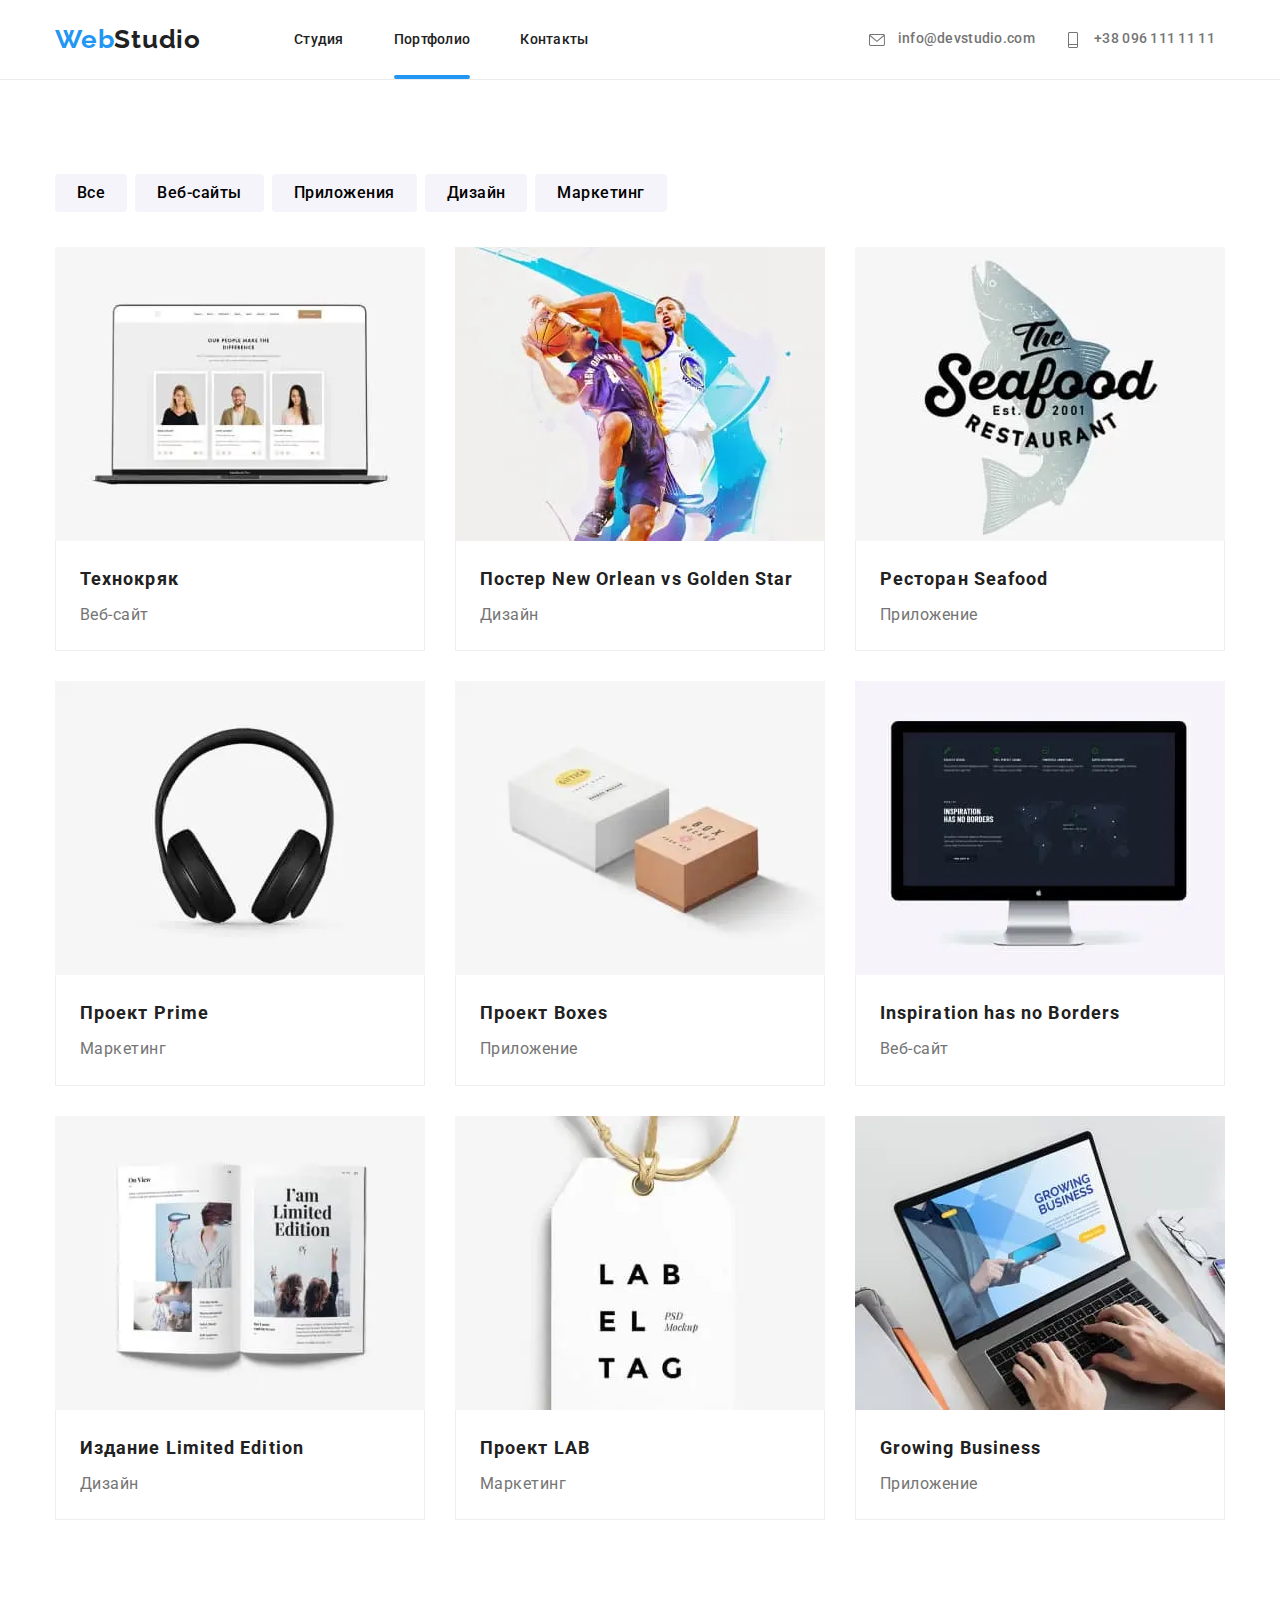
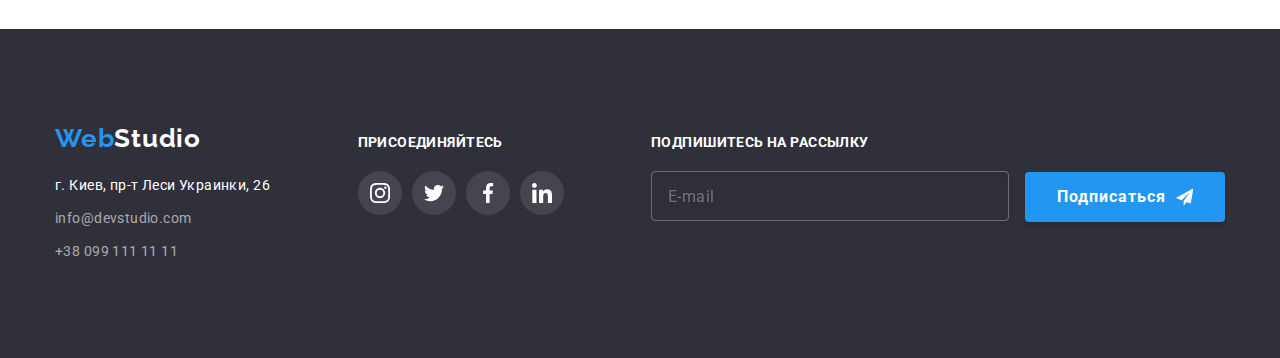
==== commit 7dd47d75: ""current page" mark fixed" ====
--- a/portfolio.html
+++ b/portfolio.html
@@ -35,10 +35,10 @@
             <nav>
               <ul class="header__submenu header-nav">
                 <li class="header-nav__item">
-                  <a class="link current" href="./index.html">Студия</a>
+                  <a class="link" href="./index.html">Студия</a>
                 </li>
                 <li class="header-nav__item">
-                  <a class="link" href="./portfolio.html">Портфолио</a>
+                  <a class="link current" href="./portfolio.html">Портфолио</a>
                 </li>
                 <li class="header-nav__item">
                   <a class="link" href="#footer">Контакты</a>
--- a/css/main.min.css
+++ b/css/main.min.css
@@ -1 +1 @@
-@import"https://fonts.googleapis.com/css2?family=Raleway:wght@700&family=Roboto:wght@400;500;700;900&display=swap";:root{--brand-black: #212121;--brand-blue: #2196F3;--dark-blue: #188CE8;--dark-gray: #2F303A;--light-gray: #757575;--icon-gray: #AFB1B8;--light-pink: #ECECEC;--white: #FFFFFF;--transparent-gray: rgba(39, 12, 12, 0.6);--one-more-gray: rgba(255, 255, 255, 0.6)}*,*::after,*::before{box-sizing:inherit}ul{list-style:none;padding-left:0;margin:0}a{text-decoration:none;margin:0;padding:0}img{display:block;max-width:100%;height:auto}address{font-style:normal}h1,h2,h3,h4,h5,h6,p{margin:0}.current{position:relative}.current:after{content:"";position:absolute;bottom:-32px;left:0;width:100%;height:4px;border-radius:50px;border:2px solid var(--brand-blue);background-color:var(--brand-blue)}html{box-sizing:border-box}body{padding-top:60px;margin:0;font-family:"Roboto",sans-serif;font-style:normal;background-color:var(--white);color:var(--brand-black)}@media screen and (min-width: 768px){body{padding-top:80px}}.section,footer,.portfolio-section,.our-customers-section,.our-team-section,.our-work-section,.advantages-section{padding-top:60px;padding-bottom:60px}@media screen and (min-width: 1200px){.section,footer,.portfolio-section,.our-customers-section,.our-team-section,.our-work-section,.advantages-section{padding-top:94px;padding-bottom:94px}}.section__title{margin-bottom:50px;text-align:center;font-weight:700;font-size:28px;line-height:1.17;letter-spacing:.03em}@media screen and (max-width: 1199px){.section__title{margin-bottom:30px}}@media screen and (min-width: 1200px){.section__title{font-size:36px}}.subtitle,.footer__subtitle,.advantages-item__title{font-weight:700;font-size:14px;line-height:1.14;letter-spacing:.03em;text-transform:uppercase}.button{cursor:pointer;width:200px;height:50px;padding:10px 32px;background-color:var(--brand-blue);color:var(--white);border:none;border-radius:4px;box-shadow:0px 4px 4px rgba(0,0,0,.15);font-weight:700;font-size:16px;line-height:1.88;letter-spacing:.06em;white-space:nowrap;transition:background-color 250ms cubic-bezier(0.4, 0, 0.2, 1)}.button:focus,.button:hover{background-color:var(--dark-blue);outline-color:var(--brand-blue)}.link,.footer-contacts__link,.social-media__link,.social-media__link--dark{text-decoration:none;color:inherit;transition:color 250ms cubic-bezier(0.4, 0, 0.2, 1)}.link:active,.footer-contacts__link:active,.social-media__link:active,.social-media__link--dark:active,.link:focus,.footer-contacts__link:focus,.social-media__link:focus,.social-media__link--dark:focus,.link:hover,.footer-contacts__link:hover,.social-media__link:hover,.social-media__link--dark:hover{color:var(--brand-blue);outline:none}.container{max-width:1600px;height:100%;margin:0 auto;padding:0 15px}@media screen and (max-width: 479px){.container{min-width:320px}}@media screen and (min-width: 480px){.container{width:480px}}@media screen and (min-width: 768px){.container{width:768px}}@media screen and (min-width: 1200px){.container{width:1200px}}.social-media{display:flex;flex-direction:row;justify-content:space-between;align-items:center;gap:10px;width:206px;margin:0 auto}.social-media__icon-wrapper{width:44px;height:44px}.social-media__icon{width:20px;height:20px}.social-media__link,.social-media__link--dark{display:block;padding:12px;width:100%;height:100%;border:none;border-radius:50%;fill:var(--icon-gray);transition:background-color 250ms cubic-bezier(0.4, 0, 0.2, 1),fill 250ms cubic-bezier(0.4, 0, 0.2, 1)}.social-media__link:focus,.social-media__link--dark:focus,.social-media__link:hover,.social-media__link--dark:hover{background-color:var(--brand-blue);fill:var(--white)}.social-media__link--dark{background-color:rgba(255,255,255,.1);fill:var(--white);transition:background-color 250ms cubic-bezier(0.4, 0, 0.2, 1)}.social-media__link--dark:focus,.social-media__link--dark:hover{background-color:var(--brand-blue)}.cards-set{display:flex;flex-wrap:wrap}@media screen and (min-width: 768px){.cards-set{margin-top:-30px;margin-left:-15px;margin-right:-15px;align-items:stretch}}.our-team-section .cards-set{gap:30px}.card,.product-card,.team-member-card{font-style:normal;background:var(--white)}.card:hover .img-caption-over,.product-card:hover .img-caption-over,.team-member-card:hover .img-caption-over{transform:translateY(-294px)}.header{position:fixed;top:0;width:100%;height:60px;z-index:5;padding-top:16px;padding-bottom:16px;background-color:var(--white);border-bottom:1px solid var(--light-pink)}@media screen and (min-width: 768px){.header{height:80px}}@media screen and (min-width: 1200px){.header{height:80px}}.header__flex-wrapper{position:relative}@media screen and (min-width: 768px){.header__flex-wrapper{display:flex;flex-direction:row;justify-content:space-between;align-items:center}}.header__submenu{font-weight:500;font-size:14px;line-height:1.14;letter-spacing:.02em}@media screen and (min-width: 768px){.header__submenu{display:flex;flex-direction:row;justify-content:space-between;align-items:center}}.header-social-media{display:none}.studio-logo{margin-top:0;font-family:"Raleway";font-weight:700;font-size:26px;line-height:1.19;letter-spacing:.03em;color:var(--brand-blue)}@media screen and (min-width: 768px)and (max-width: 1199px){.studio-logo{font-size:24px}}.studio-logo__second-part--black{color:var(--brand-black)}.studio-logo__second-part--white{color:var(--white)}.header-nav{margin-left:88px}@media screen and (min-width: 1200px){.header-nav{margin-left:93px}}@media screen and (min-width: 768px){.header-nav__item:not(:last-of-type){margin-right:50px}}.header-contacts:last-of-type{color:var(--light-gray)}@media screen and (min-width: 768px)and (max-width: 1199px){.header-contacts{display:flex;flex-direction:column;justify-content:center;align-items:flex-start;gap:10px;margin-left:82px;font-size:12px}}@media screen and (min-width: 1200px){.header-contacts{margin-left:280px}}@media screen and (min-width: 1200px){.header-contacts__item:first-of-type{margin-right:30px}}.header-contacts__icon{width:16px;height:16px;margin-right:10px;vertical-align:middle;fill:currentColor}@media screen and (min-width: 768px)and (max-width: 1199px){.header-contacts__icon{width:14px;height:14px;margin-right:8px}}.hero-section{max-width:1600px;height:400px;margin-left:auto;margin-right:auto;background-color:var(--dark-gray);background-size:cover;background-position:center;background-repeat:no-repeat}@media screen and (max-width: 479px){.hero-section{max-width:480px;background-image:linear-gradient(rgba(47, 48, 58, 0.4), rgba(47, 48, 58, 0.4)),url("../images/mobile-bg-hero.jpg")}}@media screen and (max-width: 479px)and (min-device-pixel-ratio: 2),screen and (max-width: 479px)and (-webkit-min-device-pixel-ratio: 2),screen and (max-width: 479px)and (min-resolution: 192dpi),screen and (max-width: 479px)and (min-resolution: 2dppx){.hero-section{background-image:linear-gradient(rgba(47, 48, 58, 0.4), rgba(47, 48, 58, 0.4)),url("../images/mobile-bg-hero@2x.jpg")}}@media screen and (min-width: 480px)and (max-width: 767px){.hero-section{max-width:768px;background-image:linear-gradient(rgba(47, 48, 58, 0.4), rgba(47, 48, 58, 0.4)),url("../images/tablet-bg-hero.jpg")}}@media screen and (min-width: 480px)and (max-width: 767px)and (min-device-pixel-ratio: 2),screen and (min-width: 480px)and (max-width: 767px)and (-webkit-min-device-pixel-ratio: 2),screen and (min-width: 480px)and (max-width: 767px)and (min-resolution: 192dpi),screen and (min-width: 480px)and (max-width: 767px)and (min-resolution: 2dppx){.hero-section{background-image:linear-gradient(rgba(47, 48, 58, 0.4), rgba(47, 48, 58, 0.4)),url("../images/tablet-bg-hero@2x.jpg")}}@media screen and (min-width: 768px){.hero-section{max-width:1600px;background-image:linear-gradient(rgba(47, 48, 58, 0.4), rgba(47, 48, 58, 0.4)),url("../images/desktop-bg-hero.jpg")}}@media screen and (min-width: 768px)and (min-device-pixel-ratio: 2),screen and (min-width: 768px)and (-webkit-min-device-pixel-ratio: 2),screen and (min-width: 768px)and (min-resolution: 192dpi),screen and (min-width: 768px)and (min-resolution: 2dppx){.hero-section{background-image:linear-gradient(rgba(47, 48, 58, 0.4), rgba(47, 48, 58, 0.4)),url("../images/desktop-bg-hero@2x.jpg")}}@media screen and (min-width: 1200px){.hero-section{height:600px;font-size:44px;line-height:1.36}}.hero-section__flex-wrapper{display:flex;flex-direction:column;justify-content:center;align-items:center}.hero-section__inner{text-align:center}.hero-section__title{margin-bottom:30px;font-weight:900;font-size:26px;line-height:1.62;letter-spacing:.06em;text-transform:uppercase;color:var(--white)}@media screen and (min-width: 768px){.hero-section__title{max-width:696px;font-size:44px;line-height:1.36}}@media screen and (min-width: 1200px){.advantages-section{padding-bottom:0}}@media screen and (min-width: 768px){.advantages-section__flex-wrapper{display:flex;flex-direction:row;justify-content:start;align-items:flex-start;flex-wrap:wrap;margin:-15px}}.advantages-item{width:100%;font-size:14px;line-height:1.71;letter-spacing:.03em;color:var(--light-gray)}@media screen and (max-width: 767px){.advantages-item:not(:last-child){margin-bottom:30px}}@media screen and (max-width: 479px){.advantages-item{width:100%}}@media screen and (max-width: 767px){.advantages-item .advantages-item+.advantages-item{margin-top:30px}}@media screen and (min-width: 480px)and (max-width: 767px){.advantages-item{width:450px}}@media screen and (min-width: 768px)and (max-width: 1199px){.advantages-item{flex-basis:calc(50% - 30px);margin-left:30px;margin-top:30px}}@media screen and (min-width: 1200px){.advantages-item{flex-basis:calc(25% - 30px);margin-left:30px;margin-top:30px}}.advantages-item__icon-wrapper{display:flex;flex-direction:row;justify-content:center;align-items:center;height:120px;margin-bottom:30px;background:#f5f4fa;border:none;border-radius:4px}.advantages-item__icon{width:70px;height:70px}.advantages-item__title{margin-bottom:10px;color:var(--brand-black)}@media screen and (min-width: 768px){.advantages-item__title{text-align:center}}@media screen and (max-width: 1199px){.our-work-section{display:none}}.our-work-section__flex-wrapper{display:flex;flex-direction:row;justify-content:space-between;align-items:center}.our-work-item:not(:last-child){margin-right:30px}.our-work-item__img{width:370px;height:294px}.our-work-item__img-thumb{position:relative}.our-work-item__img-caption-over{position:absolute;bottom:0;padding:27px;width:100%;text-align:center;color:var(--white);background-color:rgba(47,48,58,.8)}.our-work-item__caption{font-size:14px;line-height:16px;letter-spacing:.03em;text-transform:uppercase}.our-team-section{background-color:#f5f4fa}@media screen and (min-width: 768px){.our-team-section .section__title{margin-bottom:60px}}.team-member-card{box-shadow:0px 1px 3px rgba(0,0,0,.12),0px 1px 1px rgba(0,0,0,.14),0px 2px 1px rgba(0,0,0,.2);border-radius:0px 0px 4px 4px;margin:0;text-align:center}@media screen and (max-width: 479px){.team-member-card__img{width:100%}}@media screen and (min-width: 480px){.team-member-card__img{width:450px}}@media screen and (min-width: 768px){.team-member-card__img{width:354px}}@media screen and (min-width: 1200px){.team-member-card__img{width:270px}}.team-member-card__text{padding:30px 32px 30px}.team-member-card__title{margin-bottom:10px;font-weight:500;font-size:16px;line-height:1.19;text-align:center;letter-spacing:.03em}.team-member-card__caption{display:inline-block;margin-bottom:16px;font-size:16px;line-height:1.19;letter-spacing:.03em;color:var(--light-gray)}.our-customers-section__flex-wrapper{display:flex;flex-direction:row;justify-content:center;align-items:center;flex-wrap:wrap;margin-left:-30px;margin-top:-30px}.our-customers__item{height:92px;flex-basis:calc(50% - 30px);margin-left:30px;margin-top:30px}@media screen and (min-width: 768px){.our-customers__item{flex-basis:calc(33.3333333333% - 30px)}}@media screen and (min-width: 1200px){.our-customers__item{flex-basis:calc(16.6666666667% - 30px)}}.our-customers__item .our-customers__item+.our-customers__item{margin-left:30px}.our-customers__link{display:flex;flex-direction:row;justify-content:center;align-items:center;width:100%;height:100%;border:1px solid var(--icon-gray);border-radius:4px;fill:var(--icon-gray)}.our-customers__link:focus,.our-customers__link:hover{border-color:var(--brand-blue);fill:var(--brand-blue);outline-color:var(--brand-blue);transition:fill 250ms cubic-bezier(0.4, 0, 0.2, 1),border-color 250ms cubic-bezier(0.4, 0, 0.2, 1)}.our-customers__icon{width:106px;height:60px}.portfolio-section{background-color:var(--white)}.product-filter{margin-bottom:50px;display:flex;flex-direction:row;justify-content:start;align-items:center;flex-wrap:wrap;row-gap:15px}.product-filter__item:not(:last-of-type){margin-right:8px}.product-filter__button{padding:6px 22px;background:#f5f4fa;border:none;border-radius:4px;font-weight:500;font-size:16px;line-height:1.63;letter-spacing:.03em;white-space:nowrap;transition:background-color 250ms cubic-bezier(0.4, 0, 0.2, 1),color 250ms cubic-bezier(0.4, 0, 0.2, 1),box-shadow 250ms cubic-bezier(0.4, 0, 0.2, 1)}.product-filter__button:hover,.product-filter__button:active,.product-filter__button:focus{background-color:var(--brand-blue);color:var(--white);box-shadow:0px 3px 1px rgba(0,0,0,.1),0px 1px 2px rgba(0,0,0,.08),0px 2px 2px rgba(0,0,0,.12)}.product-card{margin-bottom:30px;transition:box-shadow 250ms cubic-bezier(0.4, 0, 0.2, 1)}@media screen and (max-width: 767px){.product-card:nth-child(2n){margin-right:0}}@media screen and (min-width: 768px){.product-card{display:flex;flex-direction:column;align-items:stretch;width:calc((100% - 60px)/2);margin:15px}}@media screen and (min-width: 1200px){.product-card{width:calc((100% - 90px)/3)}}.product-card:hover{cursor:pointer;box-shadow:0px 1px 1px rgba(0,0,0,.12),0px 4px 4px rgba(0,0,0,.06),1px 4px 6px rgba(0,0,0,.16)}.product-card:hover .product-card__img-caption-over{transform:translateY(-294px)}.product-card__img{max-width:100%;margin:0;padding:0}.product-card__img-thumb{position:relative;overflow:hidden}.product-card__img-caption-over{position:absolute;width:100%;height:100%;padding:24px;color:var(--white);background-color:var(--brand-blue);opacity:.9;font-size:18px;line-height:1.56;letter-spacing:.03em;bottom:-294px;left:0;transition:transform 250ms cubic-bezier(0.4, 0, 0.2, 1)}.product-card__text{padding:20px 24px;border-left:1px solid #eee;border-right:1px solid #eee;border-bottom:1px solid #eee}@media screen and (min-width: 768px){.product-card__text{flex:auto}}.product-card__title{margin-bottom:3px;font-weight:700;font-size:18px;line-height:2;letter-spacing:.06em;color:var(--brand-black)}.product-card__caption{font-size:16px;line-height:1.9;letter-spacing:.03em;color:var(--light-gray)}footer{background:var(--dark-gray)}@media screen and (max-width: 767px){.footer__flex-wrapper{display:flex;flex-direction:column;justify-content:space-between;align-items:center;gap:60px}}@media screen and (min-width: 768px)and (max-width: 1199px){.footer__flex-wrapper{display:flex;flex-direction:row;justify-content:space-around;align-items:center;flex-wrap:wrap;gap:60px}}@media screen and (min-width: 1200px){.footer__flex-wrapper{display:flex;flex-direction:row;justify-content:space-between;align-items:baseline}}.footer__subsection{text-align:center}@media screen and (max-width: 767px){.footer__subsection{width:100%}}@media screen and (min-width: 768px)and (max-width: 1199px){.footer__subsection{width:auto;display:flex;flex-direction:column;justify-content:space-between;align-items:center}}@media screen and (min-width: 1200px){.footer__subsection{width:auto;display:flex;flex-direction:column;justify-content:start;align-items:baseline;text-align:left}}.footer__subtitle{margin-bottom:20px;color:var(--white)}.footer-contacts{font-size:14px;line-height:1.71;letter-spacing:.03em;color:var(--one-more-gray)}.footer-contacts__item:first-of-type{color:var(--white);margin-top:20px}.footer-contacts__item:not(:last-of-type){margin-bottom:9px}.subscribe-form__input{width:100%;height:50px;margin-bottom:20px;padding:15px 16px;font-size:16px;line-height:20px;letter-spacing:.03em;color:var(--one-more-gray);background-color:rgba(0,0,0,0);border:1px solid rgba(255,255,255,.3);filter:drop-shadow(0px 4px 4px rgba(0, 0, 0, 0.15));border-radius:4px}@media screen and (min-width: 768px)and (max-width: 1199px){.subscribe-form__input{display:block;width:450px}}@media screen and (min-width: 1200px){.subscribe-form__input{width:358px;margin-right:12px}}.subscribe-form__button{display:inline-flex;align-items:center}.subscribe-form__icon{width:20px;height:20px;margin-left:10px;fill:var(--white)}.menu-container{display:none;position:absolute;width:100%;height:100vh;z-index:9;background-color:var(--white)}@media screen and (max-width: 767px){.menu-container.is-open{display:block;position:fixed;top:0;left:0;right:0;bottom:0;z-index:9;padding:48px 40px}}@media screen and (min-width: 768px){.menu-container{display:block;position:relative;height:100%;display:flex;flex-direction:row;justify-content:space-between;align-items:center}}@media screen and (min-width: 768px){.menu-container__inner-wrapper{display:flex;flex-direction:row;justify-content:space-between;align-items:center}}.menu-container.is-open .menu-container__inner-wrapper{height:100%;display:flex;flex-direction:column}.menu-container.is-open .menu-container__inner-wrapper .header-nav{margin-left:0;margin-bottom:306px;font-size:40px;line-height:1.18;text-align:left}.menu-container.is-open .menu-container__inner-wrapper .header-nav__item:not(:last-of-type){margin-bottom:32px}.menu-container.is-open .menu-container__inner-wrapper .header-contacts{justify-items:flex-end;display:flex;flex-direction:column-reverse}.menu-container.is-open .menu-container__inner-wrapper .header-contacts__item .header-contacts__icon{display:none}.menu-container.is-open .menu-container__inner-wrapper .header-contacts__item:last-of-type{font-size:34px;line-height:40px;color:var(--brand-blue);margin-bottom:32px}.menu-container.is-open .menu-container__inner-wrapper .header-contacts__item:first-of-type{font-size:24px;line-height:28px;color:var(--light-gray)}.menu-container.is-open .menu-container__inner-wrapper .header-social-media{display:inline-block;margin-top:auto;font-size:18px;line-height:1.22;color:var(--light-gray)}.menu-container.is-open .menu-container__inner-wrapper .header-social-media:not(:last-of-type){margin-right:10px}.menu-container.is-open .menu-container__inner-wrapper .header-social-media .link,.menu-container.is-open .menu-container__inner-wrapper .header-social-media .social-media__link,.menu-container.is-open .menu-container__inner-wrapper .header-social-media .social-media__link--dark,.menu-container.is-open .menu-container__inner-wrapper .header-social-media .footer-contacts__link{color:var(--brand-blue)}.menu-container.is-open .menu-container__inner-wrapper .current:after{display:none}.menu-toggle{position:absolute;border:none;background-color:rgba(0,0,0,0)}.menu-toggle:hover,.menu-toggle:focus{cursor:pointer;fill:var(--brand-blue)}@media screen and (min-width: 768px){.menu-toggle{display:none}}.menu-toggle__open{top:6px;right:15px}.menu-toggle__close{top:20px;right:20px}.menu-toggle__open-icon{width:24px;height:16px}.menu-toggle__close-icon{width:19px;height:19px}.backdrop{position:fixed;z-index:10;top:0;left:0;width:100%;height:100%;background-color:rgba(0,0,0,.2);opacity:1;transition:opacity 250ms cubic-bezier(0.4, 0, 0.2, 1)}.modal{position:absolute;min-width:320px;width:100%;padding:40px;top:50%;left:50%;text-align:center;background-color:var(--white);opacity:1;border-radius:4px;box-shadow:0px 1px 3px rgba(0,0,0,.12),0px 1px 1px rgba(0,0,0,.14),0px 2px 1px rgba(0,0,0,.2);transform:translate(-50%, -50%) scale(1);transition:transform 250ms cubic-bezier(0.4, 0, 0.2, 1)}@media screen and (min-width: 450px)and (max-width: 767px){.modal{width:100%;max-width:450px}}@media screen and (min-width: 768px)and (max-width: 1199px){.modal{width:450px}}@media screen and (min-width: 1200px){.modal{width:528px}}.modal .title{font-weight:700;font-size:20px;line-height:23px;letter-spacing:.03em;text-align:center;text-transform:none;margin-bottom:12px}.modal .fieldset:nth-of-type(-n+3){margin-bottom:10px}.modal .fieldset:nth-of-type(-n+4){text-align:left}.modal input:not([type=checkbox]){width:100%;height:40px;padding-left:40px;border:1px solid rgba(33,33,33,.2);border-radius:4px}.modal label{font-weight:400;font-size:12px;line-height:1.17;letter-spacing:.01em;color:#757575}.modal .field-inner{position:relative;margin-top:4px}.modal .field-inner svg{position:absolute;top:50%;left:15px;transform:translateY(-50%);width:12px;height:12px}.modal textarea{width:100%;height:120px;margin-bottom:20px;padding:12px 16px;resize:none;font-size:14px;line-height:1.39;letter-spacing:.01em;border:1px solid rgba(33,33,33,.2);border-radius:4px}.modal textarea::-moz-placeholder{font-size:14px;line-height:16px;letter-spacing:.01em;color:rgba(117,117,117,.5)}.modal textarea:-ms-input-placeholder{font-size:14px;line-height:16px;letter-spacing:.01em;color:rgba(117,117,117,.5)}.modal textarea::placeholder{font-size:14px;line-height:16px;letter-spacing:.01em;color:rgba(117,117,117,.5)}.modal label[for=accept]{font-size:12px;line-height:1.71;letter-spacing:.03em}@media screen and (min-width: 1200px){.modal label[for=accept]{font-size:14px}}.modal input,.modal textarea{outline:none}.modal input:focus,.modal textarea:focus{border-color:var(--brand-blue)}.modal input:focus+svg,.modal textarea:focus+svg{fill:var(--brand-blue)}.modal button{margin-top:20px}.modal .checkbox{display:flex;justify-content:center;align-items:center;margin:0}.checkbox label{margin:0}.checkbox-control{width:16px;height:15px;margin-right:7px}.checkbox-input{-webkit-appearance:none;-moz-appearance:none;appearance:none}.checkbox-icon{width:16px;height:15px;stroke:rgba(0,0,0,0);stroke-width:.2;fill:rgba(0,0,0,0);border:2px solid #212121;border-radius:2px}.checkbox-input:checked+.checkbox-icon{width:100%;height:100%;stroke:var(--white);stroke-width:.2;fill:var(--white);background-color:var(--brand-blue);border:2px solid var(--brand-blue)}.modal .link,.modal .social-media__link,.modal .social-media__link--dark,.modal .footer-contacts__link{color:var(--brand-blue);text-decoration:underline}.btn-close-modal{position:absolute;top:-12px;right:8px;padding:0;width:30px;height:30px;border:1px solid rgba(0,0,0,.1);border-radius:50%;background-color:rgba(0,0,0,0);transition:fill 250ms cubic-bezier(0.4, 0, 0.2, 1)}.btn-close-modal:hover{fill:var(--brand-blue)}.btn-close-modal .icon{width:11px;height:11px}.backdrop.is-hidden{opacity:0;pointer-events:none}.backdrop.is-hidden .modal{transform:translate(-50%, -50%) scale(0.5)}/*# sourceMappingURL=main.min.css.map */+@import"https://fonts.googleapis.com/css2?family=Raleway:wght@700&family=Roboto:wght@400;500;700;900&display=swap";:root{--brand-black: #212121;--brand-blue: #2196F3;--dark-blue: #188CE8;--dark-gray: #2F303A;--light-gray: #757575;--icon-gray: #AFB1B8;--light-pink: #ECECEC;--white: #FFFFFF;--transparent-gray: rgba(39, 12, 12, 0.6);--one-more-gray: rgba(255, 255, 255, 0.6)}*,*::after,*::before{box-sizing:inherit}ul{list-style:none;padding-left:0;margin:0}a{text-decoration:none;margin:0;padding:0}img{display:block;max-width:100%;height:auto}address{font-style:normal}h1,h2,h3,h4,h5,h6,p{margin:0}.current{position:relative}.current:after{content:"";position:absolute;bottom:-32px;left:0;width:100%;height:4px;border-radius:50px;border:2px solid var(--brand-blue);background-color:var(--brand-blue)}html{box-sizing:border-box}body{padding-top:60px;margin:0;font-family:"Roboto",sans-serif;font-style:normal;background-color:var(--white);color:var(--brand-black)}@media screen and (min-width: 768px){body{padding-top:80px}}.section,footer,.portfolio-section,.our-customers-section,.our-team-section,.our-work-section,.advantages-section{padding-top:60px;padding-bottom:60px}@media screen and (min-width: 1200px){.section,footer,.portfolio-section,.our-customers-section,.our-team-section,.our-work-section,.advantages-section{padding-top:94px;padding-bottom:94px}}.section__title{margin-bottom:50px;text-align:center;font-weight:700;font-size:28px;line-height:1.17;letter-spacing:.03em}@media screen and (max-width: 1199px){.section__title{margin-bottom:30px}}@media screen and (min-width: 1200px){.section__title{font-size:36px}}.subtitle,.footer__subtitle,.advantages-item__title{font-weight:700;font-size:14px;line-height:1.14;letter-spacing:.03em;text-transform:uppercase}.button{cursor:pointer;width:200px;height:50px;padding:10px 32px;background-color:var(--brand-blue);color:var(--white);border:none;border-radius:4px;box-shadow:0px 4px 4px rgba(0,0,0,.15);font-weight:700;font-size:16px;line-height:1.88;letter-spacing:.06em;white-space:nowrap;transition:background-color 250ms cubic-bezier(0.4, 0, 0.2, 1)}.button:focus,.button:hover{background-color:var(--dark-blue);outline-color:var(--brand-blue)}.link,.footer-contacts__link,.social-media__link,.social-media__link--dark{text-decoration:none;color:inherit;transition:color 250ms cubic-bezier(0.4, 0, 0.2, 1)}.link:active,.footer-contacts__link:active,.social-media__link:active,.social-media__link--dark:active,.link:focus,.footer-contacts__link:focus,.social-media__link:focus,.social-media__link--dark:focus,.link:hover,.footer-contacts__link:hover,.social-media__link:hover,.social-media__link--dark:hover{color:var(--brand-blue);outline:none}.container{max-width:1600px;height:100%;margin:0 auto;padding:0 15px}@media screen and (max-width: 479px){.container{min-width:320px}}@media screen and (min-width: 480px){.container{width:480px}}@media screen and (min-width: 768px){.container{width:768px}}@media screen and (min-width: 1200px){.container{width:1200px}}.social-media{display:flex;flex-direction:row;justify-content:space-between;align-items:center;gap:10px;width:206px;margin:0 auto}.social-media__icon-wrapper{width:44px;height:44px}.social-media__icon{width:20px;height:20px}.social-media__link,.social-media__link--dark{display:block;padding:12px;width:100%;height:100%;border:none;border-radius:50%;fill:var(--icon-gray);transition:background-color 250ms cubic-bezier(0.4, 0, 0.2, 1),fill 250ms cubic-bezier(0.4, 0, 0.2, 1)}.social-media__link:focus,.social-media__link--dark:focus,.social-media__link:hover,.social-media__link--dark:hover{background-color:var(--brand-blue);fill:var(--white)}.social-media__link--dark{background-color:rgba(255,255,255,.1);fill:var(--white);transition:background-color 250ms cubic-bezier(0.4, 0, 0.2, 1)}.social-media__link--dark:focus,.social-media__link--dark:hover{background-color:var(--brand-blue)}.cards-set{display:flex;flex-wrap:wrap}@media screen and (min-width: 768px){.cards-set{margin-top:-30px;margin-left:-15px;margin-right:-15px;align-items:stretch}}.our-team-section .cards-set{gap:30px}.card,.product-card,.team-member-card{font-style:normal;background:var(--white)}.card:hover .img-caption-over,.product-card:hover .img-caption-over,.team-member-card:hover .img-caption-over{transform:translateY(-294px)}.header{position:fixed;top:0;width:100%;height:60px;z-index:5;padding-top:16px;padding-bottom:16px;background-color:var(--white);border-bottom:1px solid var(--light-pink)}@media screen and (min-width: 768px){.header{height:80px}}@media screen and (min-width: 1200px){.header{height:80px}}.header__flex-wrapper{position:relative}@media screen and (min-width: 768px){.header__flex-wrapper{display:flex;flex-direction:row;justify-content:space-between;align-items:center}}.header__submenu{font-weight:500;font-size:14px;line-height:1.14;letter-spacing:.02em}@media screen and (min-width: 768px){.header__submenu{display:flex;flex-direction:row;justify-content:space-between;align-items:center}}.header-social-media{display:none}.studio-logo{margin-top:0;font-family:"Raleway";font-weight:700;font-size:26px;line-height:1.19;letter-spacing:.03em;color:var(--brand-blue)}@media screen and (min-width: 768px)and (max-width: 1199px){.studio-logo{font-size:24px}}.studio-logo__second-part--black{color:var(--brand-black)}.studio-logo__second-part--white{color:var(--white)}.header-nav{margin-left:88px}@media screen and (min-width: 1200px){.header-nav{margin-left:93px}}@media screen and (min-width: 768px){.header-nav__item:not(:last-of-type){margin-right:50px}}.header-contacts:last-of-type{color:var(--light-gray)}@media screen and (min-width: 768px)and (max-width: 1199px){.header-contacts{display:flex;flex-direction:column;justify-content:center;align-items:flex-start;gap:10px;margin-left:82px;font-size:12px}}@media screen and (min-width: 1200px){.header-contacts{margin-left:280px}}@media screen and (min-width: 1200px){.header-contacts__item:first-of-type{margin-right:30px}}.header-contacts__icon{width:16px;height:16px;margin-right:10px;vertical-align:middle;fill:currentColor}@media screen and (min-width: 768px)and (max-width: 1199px){.header-contacts__icon{width:14px;height:14px;margin-right:8px}}.hero-section{max-width:1600px;height:400px;margin-left:auto;margin-right:auto;background-color:var(--dark-gray);background-size:cover;background-position:center;background-repeat:no-repeat}@media screen and (max-width: 479px){.hero-section{max-width:480px;background-image:linear-gradient(rgba(47, 48, 58, 0.4), rgba(47, 48, 58, 0.4)),url("../images/mobile-bg-hero.jpg")}}@media screen and (max-width: 479px)and (min-device-pixel-ratio: 2),screen and (max-width: 479px)and (-webkit-min-device-pixel-ratio: 2),screen and (max-width: 479px)and (min-resolution: 192dpi),screen and (max-width: 479px)and (min-resolution: 2dppx){.hero-section{background-image:linear-gradient(rgba(47, 48, 58, 0.4), rgba(47, 48, 58, 0.4)),url("../images/mobile-bg-hero@2x.jpg")}}@media screen and (min-width: 480px)and (max-width: 767px){.hero-section{max-width:768px;background-image:linear-gradient(rgba(47, 48, 58, 0.4), rgba(47, 48, 58, 0.4)),url("../images/tablet-bg-hero.jpg")}}@media screen and (min-width: 480px)and (max-width: 767px)and (min-device-pixel-ratio: 2),screen and (min-width: 480px)and (max-width: 767px)and (-webkit-min-device-pixel-ratio: 2),screen and (min-width: 480px)and (max-width: 767px)and (min-resolution: 192dpi),screen and (min-width: 480px)and (max-width: 767px)and (min-resolution: 2dppx){.hero-section{background-image:linear-gradient(rgba(47, 48, 58, 0.4), rgba(47, 48, 58, 0.4)),url("../images/tablet-bg-hero@2x.jpg")}}@media screen and (min-width: 768px){.hero-section{max-width:1600px;background-image:linear-gradient(rgba(47, 48, 58, 0.4), rgba(47, 48, 58, 0.4)),url("../images/desktop-bg-hero.jpg")}}@media screen and (min-width: 768px)and (min-device-pixel-ratio: 2),screen and (min-width: 768px)and (-webkit-min-device-pixel-ratio: 2),screen and (min-width: 768px)and (min-resolution: 192dpi),screen and (min-width: 768px)and (min-resolution: 2dppx){.hero-section{background-image:linear-gradient(rgba(47, 48, 58, 0.4), rgba(47, 48, 58, 0.4)),url("../images/desktop-bg-hero@2x.jpg")}}@media screen and (min-width: 1200px){.hero-section{height:600px;font-size:44px;line-height:1.36}}.hero-section__flex-wrapper{display:flex;flex-direction:column;justify-content:center;align-items:center}.hero-section__inner{text-align:center}.hero-section__title{margin-bottom:30px;font-weight:900;font-size:26px;line-height:1.62;letter-spacing:.06em;text-transform:uppercase;color:var(--white)}@media screen and (min-width: 768px){.hero-section__title{max-width:696px;font-size:44px;line-height:1.36}}@media screen and (min-width: 1200px){.advantages-section{padding-bottom:0}}@media screen and (min-width: 768px){.advantages-section__flex-wrapper{display:flex;flex-direction:row;justify-content:start;align-items:flex-start;flex-wrap:wrap;margin:-15px}}.advantages-item{width:100%;font-size:14px;line-height:1.71;letter-spacing:.03em;color:var(--light-gray)}@media screen and (max-width: 767px){.advantages-item:not(:last-child){margin-bottom:30px}}@media screen and (max-width: 479px){.advantages-item{width:100%}}@media screen and (max-width: 767px){.advantages-item .advantages-item+.advantages-item{margin-top:30px}}@media screen and (min-width: 480px)and (max-width: 767px){.advantages-item{width:450px}}@media screen and (min-width: 768px)and (max-width: 1199px){.advantages-item{flex-basis:calc(50% - 30px);margin-left:30px;margin-top:30px}}@media screen and (min-width: 1200px){.advantages-item{flex-basis:calc(25% - 30px);margin-left:30px;margin-top:30px}}.advantages-item__icon-wrapper{display:flex;flex-direction:row;justify-content:center;align-items:center;height:120px;margin-bottom:30px;background:#f5f4fa;border:none;border-radius:4px}.advantages-item__icon{width:70px;height:70px}.advantages-item__title{margin-bottom:10px;color:var(--brand-black)}@media screen and (min-width: 768px){.advantages-item__title{text-align:center}}@media screen and (max-width: 1199px){.our-work-section{display:none}}.our-work-section__flex-wrapper{display:flex;flex-direction:row;justify-content:space-between;align-items:center}.our-work-item:not(:last-child){margin-right:30px}.our-work-item__img{width:370px;height:294px}.our-work-item__img-thumb{position:relative}.our-work-item__img-caption-over{position:absolute;bottom:0;padding:27px;width:100%;text-align:center;color:var(--white);background-color:rgba(47,48,58,.8)}.our-work-item__caption{font-size:14px;line-height:16px;letter-spacing:.03em;text-transform:uppercase}.our-team-section{background-color:#f5f4fa}@media screen and (min-width: 768px){.our-team-section .section__title{margin-bottom:60px}}.team-member-card{box-shadow:0px 1px 3px rgba(0,0,0,.12),0px 1px 1px rgba(0,0,0,.14),0px 2px 1px rgba(0,0,0,.2);border-radius:0px 0px 4px 4px;margin:0;text-align:center}@media screen and (max-width: 479px){.team-member-card__img{width:100%}}@media screen and (min-width: 480px){.team-member-card__img{width:450px}}@media screen and (min-width: 768px){.team-member-card__img{width:354px}}@media screen and (min-width: 1200px){.team-member-card__img{width:270px}}.team-member-card__text{padding:30px 32px 30px}.team-member-card__title{margin-bottom:10px;font-weight:500;font-size:16px;line-height:1.19;text-align:center;letter-spacing:.03em}.team-member-card__caption{display:inline-block;margin-bottom:16px;font-size:16px;line-height:1.19;letter-spacing:.03em;color:var(--light-gray)}.our-customers-section__flex-wrapper{display:flex;flex-direction:row;justify-content:center;align-items:center;flex-wrap:wrap;margin-left:-30px;margin-top:-30px}.our-customers__item{height:92px;flex-basis:calc(50% - 30px);margin-left:30px;margin-top:30px}@media screen and (min-width: 768px){.our-customers__item{flex-basis:calc(33.3333333333% - 30px)}}@media screen and (min-width: 1200px){.our-customers__item{flex-basis:calc(16.6666666667% - 30px)}}.our-customers__item .our-customers__item+.our-customers__item{margin-left:30px}.our-customers__link{display:flex;flex-direction:row;justify-content:center;align-items:center;width:100%;height:100%;border:1px solid var(--icon-gray);border-radius:4px;fill:var(--icon-gray)}.our-customers__link:focus,.our-customers__link:hover{border-color:var(--brand-blue);fill:var(--brand-blue);outline-color:var(--brand-blue);transition:fill 250ms cubic-bezier(0.4, 0, 0.2, 1),border-color 250ms cubic-bezier(0.4, 0, 0.2, 1)}.our-customers__icon{width:106px;height:60px}.portfolio-section{background-color:var(--white)}.product-filter{margin-bottom:50px;display:flex;flex-direction:row;justify-content:start;align-items:center;flex-wrap:wrap;row-gap:15px}.product-filter__item:not(:last-of-type){margin-right:8px}.product-filter__button{padding:6px 22px;background:#f5f4fa;border:none;border-radius:4px;font-weight:500;font-size:16px;line-height:1.63;letter-spacing:.03em;white-space:nowrap;transition:background-color 250ms cubic-bezier(0.4, 0, 0.2, 1),color 250ms cubic-bezier(0.4, 0, 0.2, 1),box-shadow 250ms cubic-bezier(0.4, 0, 0.2, 1)}.product-filter__button:hover,.product-filter__button:active,.product-filter__button:focus{background-color:var(--brand-blue);color:var(--white);box-shadow:0px 3px 1px rgba(0,0,0,.1),0px 1px 2px rgba(0,0,0,.08),0px 2px 2px rgba(0,0,0,.12)}.product-card{margin-bottom:30px;transition:box-shadow 250ms cubic-bezier(0.4, 0, 0.2, 1)}@media screen and (max-width: 767px){.product-card:nth-child(2n){margin-right:0}}@media screen and (min-width: 768px){.product-card{display:flex;flex-direction:column;align-items:stretch;width:calc((100% - 60px)/2);margin:15px}}@media screen and (min-width: 1200px){.product-card{width:calc((100% - 90px)/3)}}.product-card:hover{cursor:pointer;box-shadow:0px 1px 1px rgba(0,0,0,.12),0px 4px 4px rgba(0,0,0,.06),1px 4px 6px rgba(0,0,0,.16)}.product-card:hover .product-card__img-caption-over{transform:translateY(-294px)}.product-card__img{max-width:100%;margin:0;padding:0}.product-card__img-thumb{position:relative;overflow:hidden}.product-card__img-caption-over{position:absolute;width:100%;height:100%;padding:24px;color:var(--white);background-color:var(--brand-blue);opacity:.9;font-size:18px;line-height:1.56;letter-spacing:.03em;bottom:-294px;left:0;transition:transform 250ms cubic-bezier(0.4, 0, 0.2, 1)}.product-card__text{padding:20px 24px;border-left:1px solid #eee;border-right:1px solid #eee;border-bottom:1px solid #eee}@media screen and (min-width: 768px){.product-card__text{flex:auto}}.product-card__title{margin-bottom:3px;font-weight:700;font-size:18px;line-height:2;letter-spacing:.06em;color:var(--brand-black)}.product-card__caption{font-size:16px;line-height:1.9;letter-spacing:.03em;color:var(--light-gray)}footer{background:var(--dark-gray)}@media screen and (max-width: 767px){.footer__flex-wrapper{display:flex;flex-direction:column;justify-content:space-between;align-items:center;gap:60px}}@media screen and (min-width: 768px)and (max-width: 1199px){.footer__flex-wrapper{display:flex;flex-direction:row;justify-content:space-around;align-items:center;flex-wrap:wrap;gap:60px}}@media screen and (min-width: 1200px){.footer__flex-wrapper{display:flex;flex-direction:row;justify-content:space-between;align-items:baseline}}.footer__subsection{text-align:center}@media screen and (max-width: 767px){.footer__subsection{width:100%}}@media screen and (min-width: 768px)and (max-width: 1199px){.footer__subsection{width:auto;display:flex;flex-direction:column;justify-content:space-between;align-items:center}}@media screen and (min-width: 1200px){.footer__subsection{width:auto;display:flex;flex-direction:column;justify-content:start;align-items:baseline;text-align:left}}.footer__subtitle{margin-bottom:20px;color:var(--white)}.footer-contacts{font-size:14px;line-height:1.71;letter-spacing:.03em;color:var(--one-more-gray)}.footer-contacts__item:first-of-type{color:var(--white);margin-top:20px}.footer-contacts__item:not(:last-of-type){margin-bottom:9px}.subscribe-form__input{width:100%;height:50px;margin-bottom:20px;padding:15px 16px;font-size:16px;line-height:20px;letter-spacing:.03em;color:var(--one-more-gray);background-color:rgba(0,0,0,0);border:1px solid rgba(255,255,255,.3);filter:drop-shadow(0px 4px 4px rgba(0, 0, 0, 0.15));border-radius:4px}@media screen and (min-width: 768px)and (max-width: 1199px){.subscribe-form__input{display:block;width:450px}}@media screen and (min-width: 1200px){.subscribe-form__input{width:358px;margin-right:12px}}.subscribe-form__button{display:inline-flex;align-items:center}.subscribe-form__icon{width:20px;height:20px;margin-left:10px;fill:var(--white)}.menu-container{display:none;position:absolute;width:100%;height:100vh;z-index:9;background-color:var(--white)}@media screen and (max-width: 767px){.menu-container.is-open{display:block;position:fixed;top:0;left:0;right:0;bottom:0;z-index:9}}@media screen and (min-width: 768px){.menu-container{display:block;position:relative;height:100%;display:flex;flex-direction:row;justify-content:space-between;align-items:center}}@media screen and (min-width: 768px){.menu-container__inner-wrapper{display:flex;flex-direction:row;justify-content:space-between;align-items:center}}.menu-container.is-open .menu-container__inner-wrapper{height:100%;padding:48px 40px}.menu-container.is-open .menu-container__inner-wrapper .header-nav{margin-left:0;font-size:40px;line-height:1.18;text-align:left}.menu-container.is-open .menu-container__inner-wrapper .header-nav__item:not(:last-of-type){margin-bottom:32px}.menu-container.is-open .menu-container__inner-wrapper .header-contacts{position:absolute;bottom:200px;display:flex;flex-direction:column-reverse}.menu-container.is-open .menu-container__inner-wrapper .header-contacts__item .header-contacts__icon{display:none}.menu-container.is-open .menu-container__inner-wrapper .header-contacts__item:last-of-type{font-size:34px;line-height:40px;color:var(--brand-blue);margin-bottom:32px}.menu-container.is-open .menu-container__inner-wrapper .header-contacts__item:first-of-type{font-size:24px;line-height:28px;color:var(--light-gray)}.menu-container.is-open .menu-container__inner-wrapper .header-social-media{position:absolute;bottom:48px;display:inline-block;margin-top:64px;font-size:18px;line-height:1.22;color:var(--light-gray)}.menu-container.is-open .menu-container__inner-wrapper .header-social-media:not(:last-of-type){margin-right:10px}.menu-container.is-open .menu-container__inner-wrapper .header-social-media .link,.menu-container.is-open .menu-container__inner-wrapper .header-social-media .social-media__link,.menu-container.is-open .menu-container__inner-wrapper .header-social-media .social-media__link--dark,.menu-container.is-open .menu-container__inner-wrapper .header-social-media .footer-contacts__link{color:var(--brand-blue)}.menu-container.is-open .menu-container__inner-wrapper .current:after{display:none}.menu-toggle{position:absolute;border:none;background-color:rgba(0,0,0,0)}.menu-toggle:hover,.menu-toggle:focus{cursor:pointer;fill:var(--brand-blue)}@media screen and (min-width: 768px){.menu-toggle{display:none}}.menu-toggle__open{top:6px;right:15px}.menu-toggle__close{top:20px;right:20px}.menu-toggle__open-icon{width:24px;height:16px}.menu-toggle__close-icon{width:19px;height:19px}.backdrop{position:fixed;z-index:10;top:0;left:0;width:100%;height:100%;background-color:rgba(0,0,0,.2);opacity:1;transition:opacity 250ms cubic-bezier(0.4, 0, 0.2, 1)}.modal{position:absolute;min-width:320px;width:100%;padding:40px;top:50%;left:50%;text-align:center;background-color:var(--white);opacity:1;border-radius:4px;box-shadow:0px 1px 3px rgba(0,0,0,.12),0px 1px 1px rgba(0,0,0,.14),0px 2px 1px rgba(0,0,0,.2);transform:translate(-50%, -50%) scale(1);transition:transform 250ms cubic-bezier(0.4, 0, 0.2, 1)}@media screen and (min-width: 450px)and (max-width: 767px){.modal{width:100%;max-width:450px}}@media screen and (min-width: 768px)and (max-width: 1199px){.modal{width:450px}}@media screen and (min-width: 1200px){.modal{width:528px}}.modal .title{font-weight:700;font-size:20px;line-height:23px;letter-spacing:.03em;text-align:center;text-transform:none;margin-bottom:12px}.modal .fieldset:nth-of-type(-n+3){margin-bottom:10px}.modal .fieldset:nth-of-type(-n+4){text-align:left}.modal input:not([type=checkbox]){width:100%;height:40px;padding-left:40px;border:1px solid rgba(33,33,33,.2);border-radius:4px}.modal label{font-weight:400;font-size:12px;line-height:1.17;letter-spacing:.01em;color:#757575}.modal .field-inner{position:relative;margin-top:4px}.modal .field-inner svg{position:absolute;top:50%;left:15px;transform:translateY(-50%);width:12px;height:12px}.modal textarea{width:100%;height:120px;margin-bottom:20px;padding:12px 16px;resize:none;font-size:14px;line-height:1.39;letter-spacing:.01em;border:1px solid rgba(33,33,33,.2);border-radius:4px}.modal textarea::-moz-placeholder{font-size:14px;line-height:16px;letter-spacing:.01em;color:rgba(117,117,117,.5)}.modal textarea:-ms-input-placeholder{font-size:14px;line-height:16px;letter-spacing:.01em;color:rgba(117,117,117,.5)}.modal textarea::placeholder{font-size:14px;line-height:16px;letter-spacing:.01em;color:rgba(117,117,117,.5)}.modal label[for=accept]{font-size:12px;line-height:1.71;letter-spacing:.03em}@media screen and (min-width: 1200px){.modal label[for=accept]{font-size:14px}}.modal input,.modal textarea{outline:none}.modal input:focus,.modal textarea:focus{border-color:var(--brand-blue)}.modal input:focus+svg,.modal textarea:focus+svg{fill:var(--brand-blue)}.modal button{margin-top:20px}.modal .checkbox{display:flex;justify-content:center;align-items:center;margin:0}.checkbox label{margin:0}.checkbox-control{width:16px;height:15px;margin-right:7px}.checkbox-input{-webkit-appearance:none;-moz-appearance:none;appearance:none}.checkbox-icon{width:16px;height:15px;stroke:rgba(0,0,0,0);stroke-width:.2;fill:rgba(0,0,0,0);border:2px solid #212121;border-radius:2px}.checkbox-input:checked+.checkbox-icon{width:100%;height:100%;stroke:var(--white);stroke-width:.2;fill:var(--white);background-color:var(--brand-blue);border:2px solid var(--brand-blue)}.modal .link,.modal .social-media__link,.modal .social-media__link--dark,.modal .footer-contacts__link{color:var(--brand-blue);text-decoration:underline}.btn-close-modal{position:absolute;top:-12px;right:8px;padding:0;width:30px;height:30px;border:1px solid rgba(0,0,0,.1);border-radius:50%;background-color:rgba(0,0,0,0);transition:fill 250ms cubic-bezier(0.4, 0, 0.2, 1)}.btn-close-modal:hover{fill:var(--brand-blue)}.btn-close-modal .icon{width:11px;height:11px}.backdrop.is-hidden{opacity:0;pointer-events:none}.backdrop.is-hidden .modal{transform:translate(-50%, -50%) scale(0.5)}/*# sourceMappingURL=main.min.css.map */